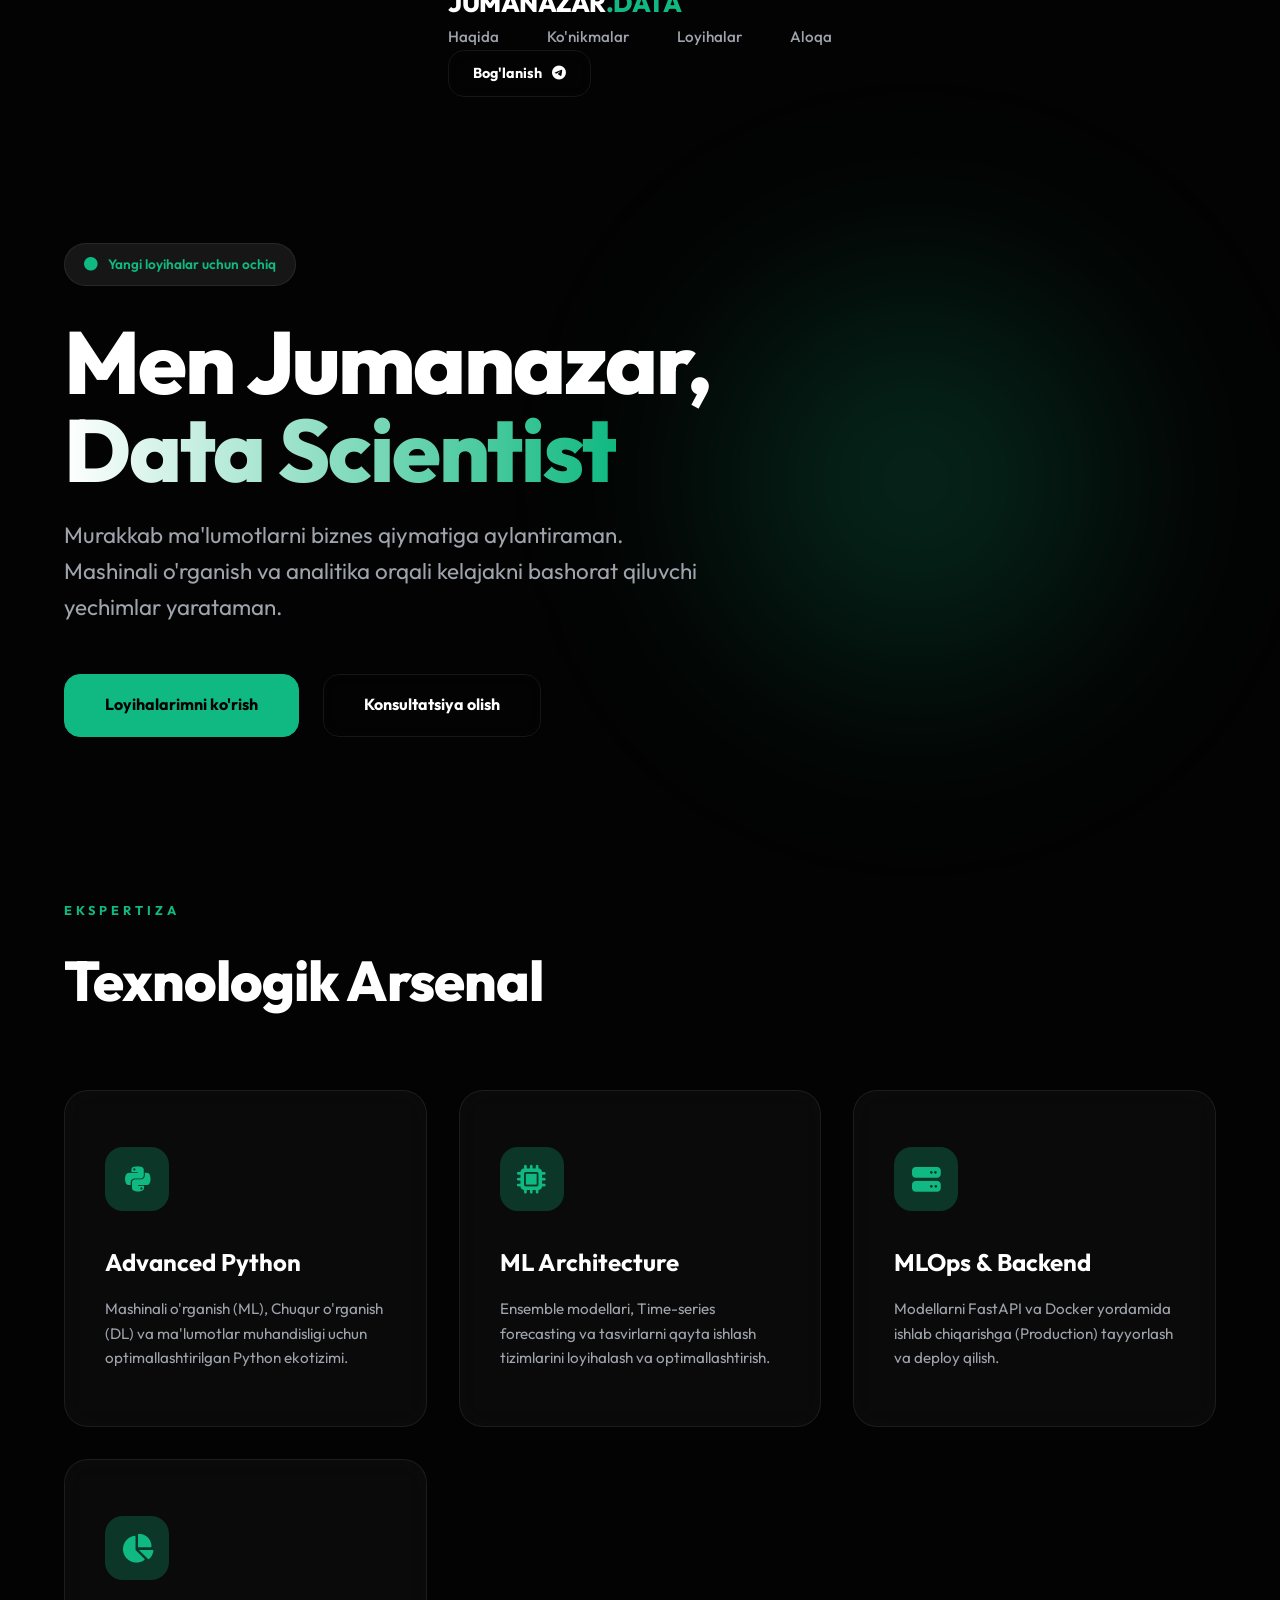
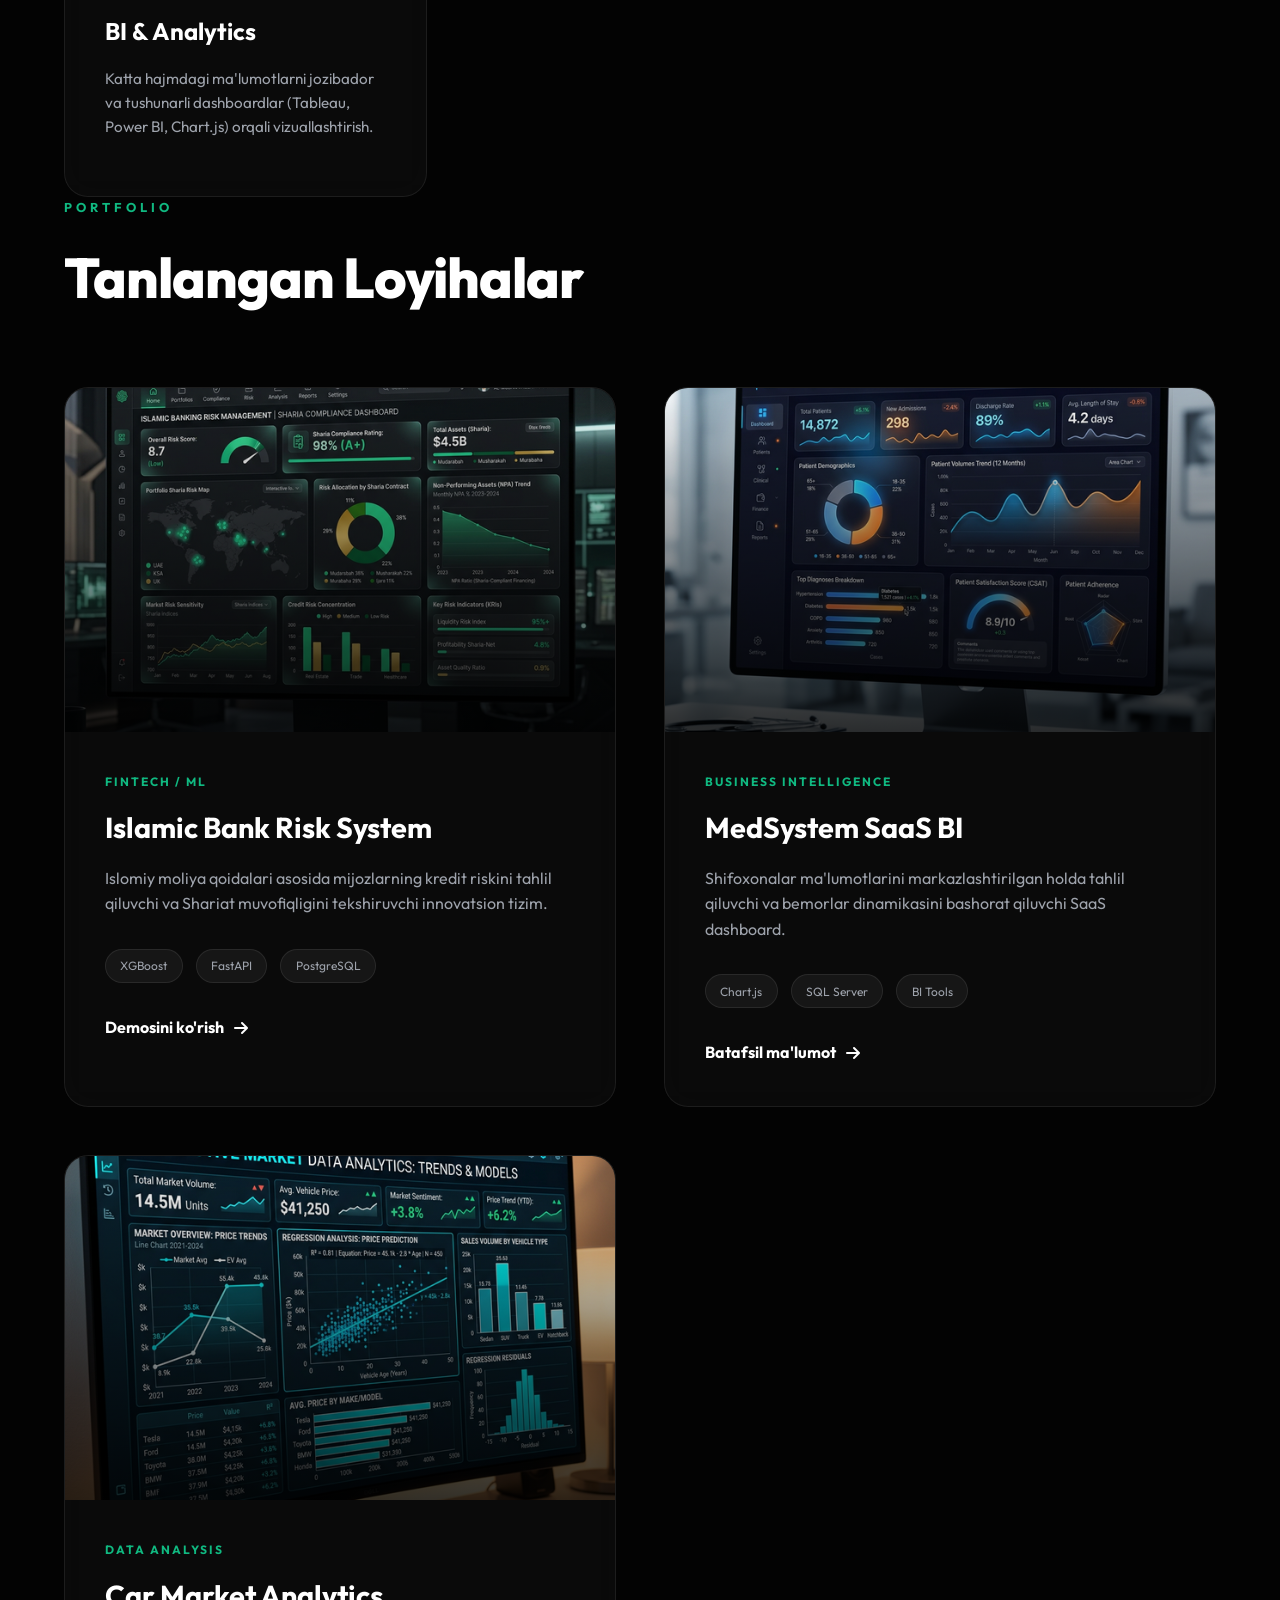
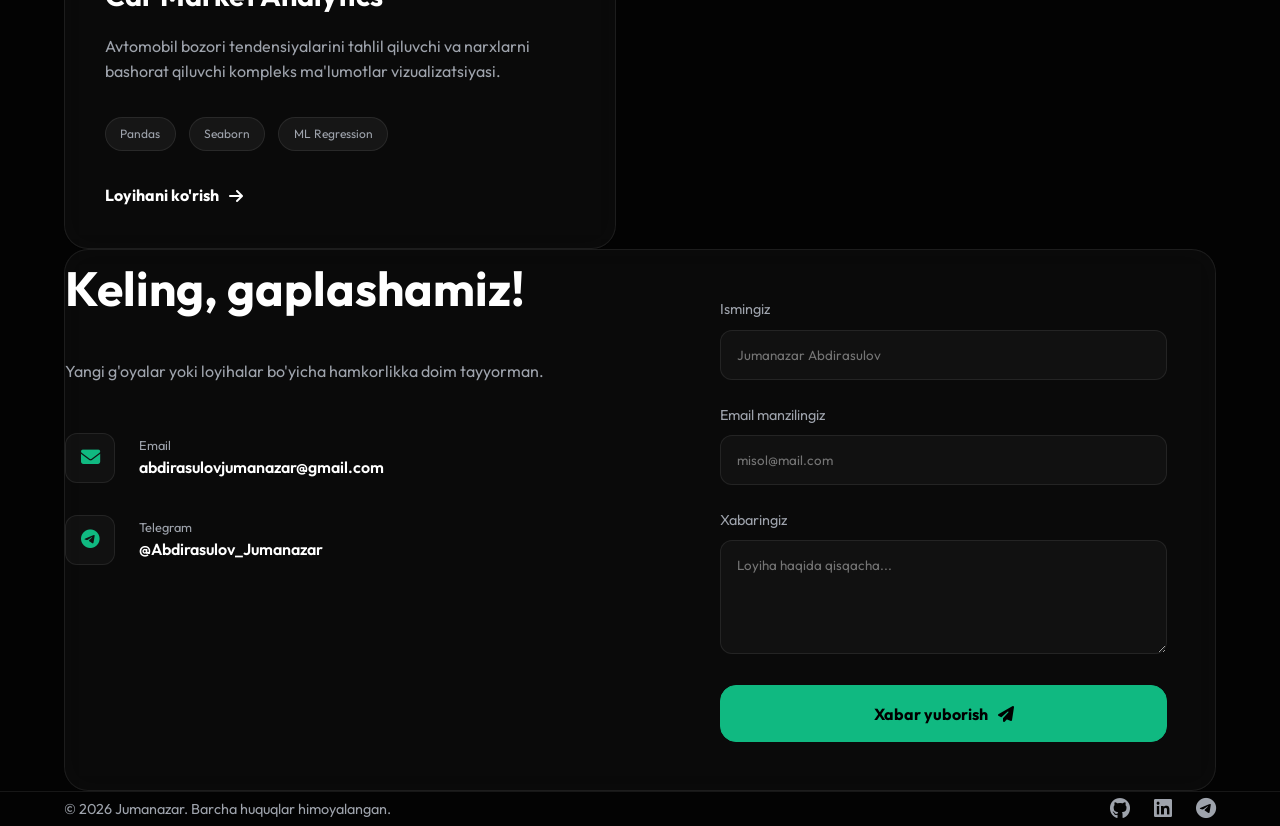
==== index.html @ 5e3905fc "Initial commit: Professional portfolio with projects" ====
<!DOCTYPE html>
<html lang="uz">
<head>
    <meta charset="UTF-8">
    <meta name="viewport" content="width=device-width, initial-scale=1.0">
    <title>Jumanazar Abdirasulov | Professional Portfolio</title>
    
    <!-- Meta Tags -->
    <meta name="description" content="Jumanazar Abdirasulov - Data Analyst & Scientist specializing in predictive modeling and business intelligence.">
    <meta name="author" content="Jumanazar Abdirasulov">

    <!-- CSS -->
    <link rel="stylesheet" href="css/style.css">
    
    <!-- Icons -->
    <link rel="stylesheet" href="https://cdnjs.cloudflare.com/ajax/libs/font-awesome/6.4.0/css/all.min.css">
</head>
<body>

    <!-- ─── NAVIGATION ─── -->
    <header id="header">
        <div class="container nav">
            <a href="#" class="logo">JUMANAZAR<span>.DATA</span></a>
            <ul class="nav-links">
                <li><a href="#about">Haqida</a></li>
                <li><a href="#skills">Ko'nikmalar</a></li>
                <li><a href="#projects">Loyihalar</a></li>
                <li><a href="#contact">Aloqa</a></li>
            </ul>
            <a href="https://t.me/Abdirasulov_Jumanazar" target="_blank" class="btn btn-secondary" style="padding: 0.7rem 1.5rem; font-size: 0.9rem;">
                Bog'lanish <i class="fab fa-telegram" style="margin-left: 10px;"></i>
            </a>
        </div>
    </header>

    <main>
        <!-- ─── HERO ─── -->
        <section class="section-hero container" id="home">
            <div class="hero-glow"></div>
            <div class="hero-content">
                <div class="hero-badge">
                    <i class="fas fa-circle"></i> Yangi loyihalar uchun ochiq
                </div>
                <h1>Men <span>Jumanazar</span>, <br><span class="gradient-text">Data Scientist</span></h1>
                <p class="hero-description">
                    Murakkab ma'lumotlarni biznes qiymatiga aylantiraman. Mashinali o'rganish va analitika orqali kelajakni bashorat qiluvchi yechimlar yarataman.
                </p>
                <div class="hero-actions">
                    <a href="#projects" class="btn btn-primary">Loyihalarimni ko'rish</a>
                    <a href="#contact" class="btn btn-secondary">Konsultatsiya olish</a>
                </div>
            </div>
        </section>

        <!-- ─── SKILLS ─── -->
        <section id="skills" class="container">
            <span class="section-tag">Ekspertiza</span>
            <h2 class="section-title">Texnologik Arsenal</h2>
            
            <div class="skills-grid">
                <div class="skill-card glass reveal">
                    <div class="skill-icon"><i class="fab fa-python"></i></div>
                    <h3>Advanced Python</h3>
                    <p>Mashinali o'rganish (ML), Chuqur o'rganish (DL) va ma'lumotlar muhandisligi uchun optimallashtirilgan Python ekotizimi.</p>
                </div>
                <div class="skill-card glass reveal">
                    <div class="skill-icon"><i class="fas fa-microchip"></i></div>
                    <h3>ML Architecture</h3>
                    <p>Ensemble modellari, Time-series forecasting va tasvirlarni qayta ishlash tizimlarini loyihalash va optimallashtirish.</p>
                </div>
                <div class="skill-card glass reveal">
                    <div class="skill-icon"><i class="fas fa-server"></i></div>
                    <h3>MLOps & Backend</h3>
                    <p>Modellarni FastAPI va Docker yordamida ishlab chiqarishga (Production) tayyorlash va deploy qilish.</p>
                </div>
                <div class="skill-card glass reveal">
                    <div class="skill-icon"><i class="fas fa-chart-pie"></i></div>
                    <h3>BI & Analytics</h3>
                    <p>Katta hajmdagi ma'lumotlarni jozibador va tushunarli dashboardlar (Tableau, Power BI, Chart.js) orqali vizuallashtirish.</p>
                </div>
            </div>
        </section>

        <!-- ─── PROJECTS ─── -->
        <section id="projects" class="container">
            <span class="section-tag">Portfolio</span>
            <h2 class="section-title">Tanlangan Loyihalar</h2>
            
            <div class="projects-grid">
                <!-- Project 1 -->
                <article class="project-card glass reveal">
                    <div class="project-preview">
                        <img src="assets/project-bank.png" alt="Islamic Bank Risk Analysis">
                        <div style="position: absolute; top:0; left:0; width:100%; height:100%; background: linear-gradient(to bottom, transparent, rgba(0,0,0,0.8));"></div>
                    </div>
                    <div class="project-content">
                        <span class="project-category">FinTech / ML</span>
                        <h3>Islamic Bank Risk System</h3>
                        <p class="project-desc">Islomiy moliya qoidalari asosida mijozlarning kredit riskini tahlil qiluvchi va Shariat muvofiqligini tekshiruvchi innovatsion tizim.</p>
                        <div class="project-tags">
                            <span class="tag">XGBoost</span>
                            <span class="tag">FastAPI</span>
                            <span class="tag">PostgreSQL</span>
                        </div>
                        <a href="projects/islamic-bank-risk-analysis/frontend/index.html" target="_blank" class="project-link">
                            Demosini ko'rish <i class="fas fa-arrow-right"></i>
                        </a>
                    </div>
                </article>

                <!-- Project 2 -->
                <article class="project-card glass reveal">
                    <div class="project-preview">
                        <img src="assets/project-hospital.png" alt="Hospital BI System">
                        <div style="position: absolute; top:0; left:0; width:100%; height:100%; background: linear-gradient(to bottom, transparent, rgba(0,0,0,0.8));"></div>
                    </div>
                    <div class="project-content">
                        <span class="project-category">Business Intelligence</span>
                        <h3>MedSystem SaaS BI</h3>
                        <p class="project-desc">Shifoxonalar ma'lumotlarini markazlashtirilgan holda tahlil qiluvchi va bemorlar dinamikasini bashorat qiluvchi SaaS dashboard.</p>
                        <div class="project-tags">
                            <span class="tag">Chart.js</span>
                            <span class="tag">SQL Server</span>
                            <span class="tag">BI Tools</span>
                        </div>
                        <a href="#" class="project-link">
                            Batafsil ma'lumot <i class="fas fa-arrow-right"></i>
                        </a>
                    </div>
                </article>

                <!-- Project 3 -->
                <article class="project-card glass reveal">
                    <div class="project-preview">
                        <img src="assets/project-car.png" alt="Car Data Analysis">
                        <div style="position: absolute; top:0; left:0; width:100%; height:100%; background: linear-gradient(to bottom, transparent, rgba(0,0,0,0.8));"></div>
                    </div>
                    <div class="project-content">
                        <span class="project-category">Data Analysis</span>
                        <h3>Car Market Analytics</h3>
                        <p class="project-desc">Avtomobil bozori tendensiyalarini tahlil qiluvchi va narxlarni bashorat qiluvchi kompleks ma'lumotlar vizualizatsiyasi.</p>
                        <div class="project-tags">
                            <span class="tag">Pandas</span>
                            <span class="tag">Seaborn</span>
                            <span class="tag">ML Regression</span>
                        </div>
                        <a href="#" class="project-link">
                            Loyihani ko'rish <i class="fas fa-arrow-right"></i>
                        </a>
                    </div>
                </article>
            </div>
        </section>

        <!-- ─── CONTACT ─── -->
        <section id="contact" class="container">
            <div class="contact-container glass reveal">
                <div class="contact-info">
                    <h2>Keling, gaplashamiz!</h2>
                    <p style="color: var(--text-secondary); margin-bottom: 3rem;">Yangi g'oyalar yoki loyihalar bo'yicha hamkorlikka doim tayyorman.</p>
                    
                    <ul class="contact-details">
                        <li class="contact-item">
                            <div class="contact-icon"><i class="fas fa-envelope"></i></div>
                            <div>
                                <p style="font-size: 0.8rem; color: var(--text-secondary);">Email</p>
                                <span>abdirasulovjumanazar@gmail.com</span>
                            </div>
                        </li>
                        <li class="contact-item">
                            <div class="contact-icon"><i class="fab fa-telegram-plane"></i></div>
                            <div>
                                <p style="font-size: 0.8rem; color: var(--text-secondary);">Telegram</p>
                                <span>@Abdirasulov_Jumanazar</span>
                            </div>
                        </li>
                    </ul>
                </div>
                
                <form class="contact-form" onsubmit="event.preventDefault(); alert('Xabaringiz qabul qilindi! Rahmat.');">
                    <div class="form-group">
                        <label>Ismingiz</label>
                        <input type="text" class="form-control" placeholder="Jumanazar Abdirasulov" required>
                    </div>
                    <div class="form-group">
                        <label>Email manzilingiz</label>
                        <input type="email" class="form-control" placeholder="misol@mail.com" required>
                    </div>
                    <div class="form-group">
                        <label>Xabaringiz</label>
                        <textarea class="form-control" rows="5" placeholder="Loyiha haqida qisqacha..." required></textarea>
                    </div>
                    <button type="submit" class="btn btn-primary" style="width: 100%;">Xabar yuborish <i class="fas fa-paper-plane" style="margin-left: 10px;"></i></button>
                </form>
            </div>
        </section>
    </main>

    <footer class="container">
        <div class="footer-content">
            <p style="font-size: 0.9rem; color: var(--text-secondary);">&copy; 2026 Jumanazar. Barcha huquqlar himoyalangan.</p>
            <div class="social-links">
                <a href="https://github.com/abdirasulovjumanazar" target="_blank"><i class="fab fa-github"></i></a>
                <a href="https://linkedin.com/in/jumanazar" target="_blank"><i class="fab fa-linkedin"></i></a>
                <a href="https://t.me/Abdirasulov_Jumanazar" target="_blank"><i class="fab fa-telegram"></i></a>
            </div>
        </div>
    </footer>

    <!-- JavaScript -->
    <script src="js/main.js"></script>
</body>
</html>
---- css/style.css ----
@import url('https://fonts.googleapis.com/css2?family=Outfit:wght@300;400;600;700&display=swap');

:root {
    --bg-color: #030303;
    --card-bg: rgba(255, 255, 255, 0.03);
    --glass-border: rgba(255, 255, 255, 0.08);
    --text-primary: #ffffff;
    --text-secondary: #9ea3ac;
    --accent: #10b981; /* Emerald Green */
    --accent-glow: rgba(16, 185, 129, 0.25);
    --accent-dark: #065f46;
    --white: #ffffff;
    --transition-smooth: all 0.5s cubic-bezier(0.16, 1, 0.3, 1);
    --nav-height: 80px;
}

* {
    margin: 0;
    padding: 0;
    box-sizing: border-box;
    font-family: 'Outfit', sans-serif;
    scroll-behavior: smooth;
}

body {
    background-color: var(--bg-color);
    color: var(--text-primary);
    line-height: 1.6;
    overflow-x: hidden;
}

.container {
    max-width: 1300px;
    margin: 0 auto;
    padding: 0 5%;
}

/* ─── SCROLLBAR ─── */
::-webkit-scrollbar {
    width: 8px;
}
::-webkit-scrollbar-track {
    background: var(--bg-color);
}
::-webkit-scrollbar-thumb {
    background: var(--glass-border);
    border-radius: 20px;
}
::-webkit-scrollbar-thumb:hover {
    background: var(--accent);
}

/* ─── GLASS UTILITY ─── */
.glass {
    background: var(--card-bg);
    backdrop-filter: blur(16px);
    -webkit-backdrop-filter: blur(16px);
    border: 1px solid var(--glass-border);
    border-radius: 24px;
    transition: var(--transition-smooth);
}

.glass:hover {
    border-color: var(--accent);
    background: rgba(255, 255, 255, 0.05);
}

/* ─── HEADER & NAV ─── */
header {
    position: fixed;
    top: 0;
    left: 0;
    width: 100%;
    height: var(--nav-height);
    z-index: 1000;
    display: flex;
    align-items: center;
    transition: var(--transition-smooth);
}

header.scrolled {
    background: rgba(3, 3, 3, 0.85);
    backdrop-filter: blur(20px);
    -webkit-backdrop-filter: blur(20px);
    border-bottom: 1px solid var(--glass-border);
    height: 70px;
}

nav {
    width: 100%;
    display: flex;
    justify-content: space-between;
    align-items: center;
}

.logo {
    font-size: 1.6rem;
    font-weight: 800;
    letter-spacing: -0.5px;
    text-decoration: none;
    color: var(--text-primary);
}

.logo span {
    color: var(--accent);
}

.nav-links {
    display: flex;
    gap: 3rem;
    list-style: none;
}

.nav-links a {
    text-decoration: none;
    color: var(--text-secondary);
    font-weight: 500;
    font-size: 0.95rem;
    transition: var(--transition-smooth);
    position: relative;
}

.nav-links a:hover {
    color: var(--text-primary);
}

.nav-links a::after {
    content: '';
    position: absolute;
    bottom: -5px;
    left: 0;
    width: 0;
    height: 2px;
    background: var(--accent);
    transition: var(--transition-smooth);
}

.nav-links a:hover::after {
    width: 100%;
}

/* ─── HERO SECTION ─── */
.section-hero {
    min-height: 100vh;
    display: flex;
    flex-direction: column;
    justify-content: center;
    position: relative;
    padding-top: var(--nav-height);
}

/* Background Glow */
.hero-glow {
    position: absolute;
    top: 20%;
    right: 5%;
    width: 600px;
    height: 600px;
    background: radial-gradient(circle, var(--accent-glow) 0%, transparent 70%);
    z-index: -1;
    filter: blur(80px);
}

.hero-content {
    max-width: 850px;
}

.hero-badge {
    display: inline-flex;
    align-items: center;
    gap: 10px;
    padding: 0.6rem 1.2rem;
    background: var(--glass-border);
    border: 1px solid var(--glass-border);
    border-radius: 100px;
    font-size: 0.85rem;
    font-weight: 600;
    color: var(--accent);
    margin-bottom: 2rem;
}

.hero-badge i {
    animation: pulse 2s infinite;
}

@keyframes pulse {
    0% { opacity: 0.4; }
    50% { opacity: 1; }
    100% { opacity: 0.4; }
}

h1 {
    font-size: clamp(3rem, 8vw, 5.5rem);
    line-height: 1;
    font-weight: 800;
    letter-spacing: -2px;
    margin-bottom: 1.5rem;
}

h1 .gradient-text {
    background: linear-gradient(to right, var(--white), var(--accent));
    -webkit-background-clip: text;
    background-clip: text;
    -webkit-text-fill-color: transparent;
}

.hero-description {
    font-size: clamp(1.1rem, 2vw, 1.4rem);
    color: var(--text-secondary);
    max-width: 650px;
    margin-bottom: 3rem;
}

.hero-actions {
    display: flex;
    gap: 1.5rem;
    align-items: center;
}

.btn {
    display: inline-flex;
    align-items: center;
    justify-content: center;
    padding: 1.1rem 2.5rem;
    font-weight: 700;
    border-radius: 16px;
    text-decoration: none;
    transition: var(--transition-smooth);
    cursor: pointer;
    font-size: 1rem;
}

.btn-primary {
    background: var(--accent);
    color: #000;
    border: 1px solid var(--accent);
}

.btn-primary:hover {
    transform: translateY(-5px);
    box-shadow: 0 20px 40px var(--accent-glow);
    background: #0ea171;
}

.btn-secondary {
    background: transparent;
    border: 1px solid var(--glass-border);
    color: var(--text-primary);
    backdrop-filter: blur(10px);
}

.btn-secondary:hover {
    background: var(--card-bg);
    border-color: var(--text-primary);
}

/* ─── SECTION COMMON ─── */
section {
    padding: 150px 0;
    position: relative;
}

.section-tag {
    color: var(--accent);
    text-transform: uppercase;
    letter-spacing: 4px;
    font-size: 0.8rem;
    font-weight: 700;
    margin-bottom: 1rem;
    display: block;
}

.section-title {
    font-size: clamp(2rem, 5vw, 3.5rem);
    font-weight: 800;
    margin-bottom: 4rem;
    letter-spacing: -1px;
}

/* ─── SKILLS ─── */
.skills-grid {
    display: grid;
    grid-template-columns: repeat(auto-fit, minmax(280px, 1fr));
    gap: 2rem;
}

.skill-card {
    padding: 3.5rem 2.5rem;
    text-align: left;
}

.skill-icon {
    width: 64px;
    height: 64px;
    background: var(--accent-glow);
    border-radius: 18px;
    display: flex;
    align-items: center;
    justify-content: center;
    font-size: 1.8rem;
    color: var(--accent);
    margin-bottom: 2rem;
}

.skill-card h3 {
    font-size: 1.5rem;
    margin-bottom: 1rem;
}

.skill-card p {
    color: var(--text-secondary);
    font-size: 0.95rem;
}

/* ─── PROJECTS ─── */
.projects-grid {
    display: grid;
    grid-template-columns: repeat(auto-fit, minmax(400px, 1fr));
    gap: 3rem;
}

.project-card {
    position: relative;
    overflow: hidden;
}

.project-preview {
    width: 100%;
    aspect-ratio: 16/10;
    background: #111;
    border-radius: 20px 20px 0 0;
    overflow: hidden;
    position: relative;
}

.project-preview img {
    width: 100%;
    height: 100%;
    object-fit: cover;
    transition: transform 0.7s ease;
}

.project-card:hover .project-preview img {
    transform: scale(1.08);
}

.project-content {
    padding: 2.5rem;
}

.project-category {
    font-size: 0.75rem;
    color: var(--accent);
    text-transform: uppercase;
    font-weight: 700;
    letter-spacing: 2px;
    margin-bottom: 0.8rem;
    display: block;
}

.project-content h3 {
    font-size: 1.8rem;
    margin-bottom: 1rem;
}

.project-desc {
    color: var(--text-secondary);
    margin-bottom: 2rem;
    font-size: 1rem;
}

.project-tags {
    display: flex;
    gap: 0.8rem;
    flex-wrap: wrap;
    margin-bottom: 2rem;
}

.tag {
    padding: 0.4rem 0.9rem;
    background: rgba(255, 255, 255, 0.05);
    border-radius: 100px;
    font-size: 0.75rem;
    color: var(--text-secondary);
    border: 1px solid var(--glass-border);
}

.project-link {
    display: flex;
    align-items: center;
    gap: 10px;
    color: var(--text-primary);
    text-decoration: none;
    font-weight: 700;
    transition: var(--transition-smooth);
}

.project-link:hover {
    color: var(--accent);
}

.project-link i {
    transition: transform 0.3s ease;
}

.project-link:hover i {
    transform: translateX(5px);
}

/* ─── CONTACT ─── */
.contact-container {
    display: grid;
    grid-template-columns: 1fr 1fr;
    gap: 4rem;
}

.contact-info h2 {
    font-size: 3rem;
    margin-bottom: 2rem;
}

.contact-details {
    list-style: none;
}

.contact-item {
    display: flex;
    align-items: center;
    gap: 1.5rem;
    margin-bottom: 2rem;
}

.contact-icon {
    width: 50px;
    height: 50px;
    background: var(--card-bg);
    border: 1px solid var(--glass-border);
    border-radius: 12px;
    display: flex;
    align-items: center;
    justify-content: center;
    color: var(--accent);
    font-size: 1.2rem;
}

.contact-item span {
    color: var(--text-primary);
    font-weight: 600;
}

.contact-form {
    padding: 3rem;
}

.form-group {
    margin-bottom: 1.5rem;
}

.form-group label {
    display: block;
    margin-bottom: 0.5rem;
    font-size: 0.9rem;
    color: var(--text-secondary);
}

.form-control {
    width: 100%;
    padding: 1rem;
    background: rgba(255, 255, 255, 0.03);
    border: 1px solid var(--glass-border);
    border-radius: 12px;
    color: var(--text-primary);
    outline: none;
    transition: var(--transition-smooth);
}

.form-control:focus {
    border-color: var(--accent);
    background: rgba(255, 255, 255, 0.06);
}

/* ─── FOOTER ─── */
footer {
    padding: 4rem 0;
    border-top: 1px solid var(--glass-border);
}

.footer-content {
    display: flex;
    justify-content: space-between;
    align-items: center;
}

.social-links {
    display: flex;
    gap: 1.5rem;
}

.social-links a {
    color: var(--text-secondary);
    font-size: 1.3rem;
    transition: var(--transition-smooth);
}

.social-links a:hover {
    color: var(--accent);
    transform: translateY(-3px);
}

/* ─── ANIMATIONS ─── */
.reveal {
    opacity: 0;
    transform: translateY(40px);
    transition: all 1s cubic-bezier(0.16, 1, 0.3, 1);
}

.reveal.active {
    opacity: 1;
    transform: translateY(0);
}

/* ─── RESPONSIVE ─── */
@media (max-width: 1024px) {
    .contact-container {
        grid-template-columns: 1fr;
    }
}

@media (max-width: 768px) {
    .nav-links {
        display: none;
    }
    
    .hero-actions {
        flex-direction: column;
        align-items: flex-start;
    }
    
    .btn {
        width: 100%;
    }
}
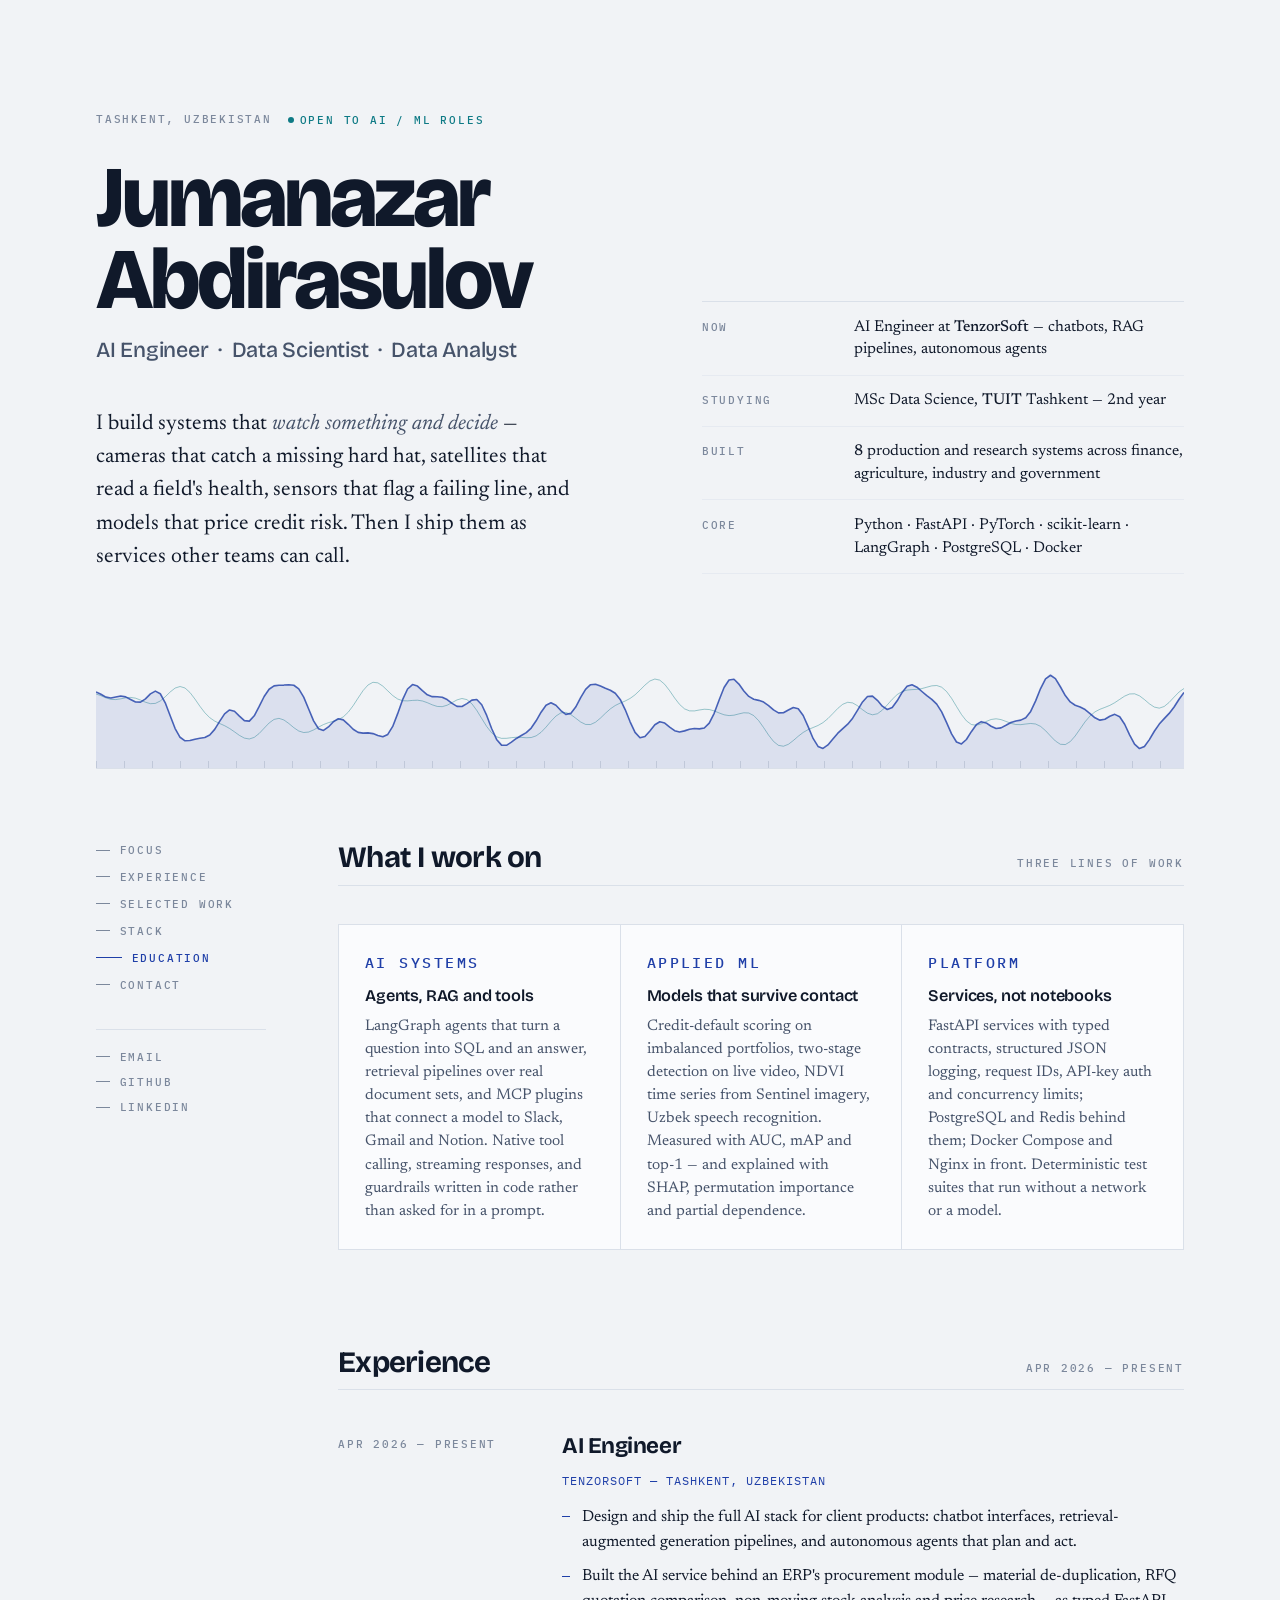
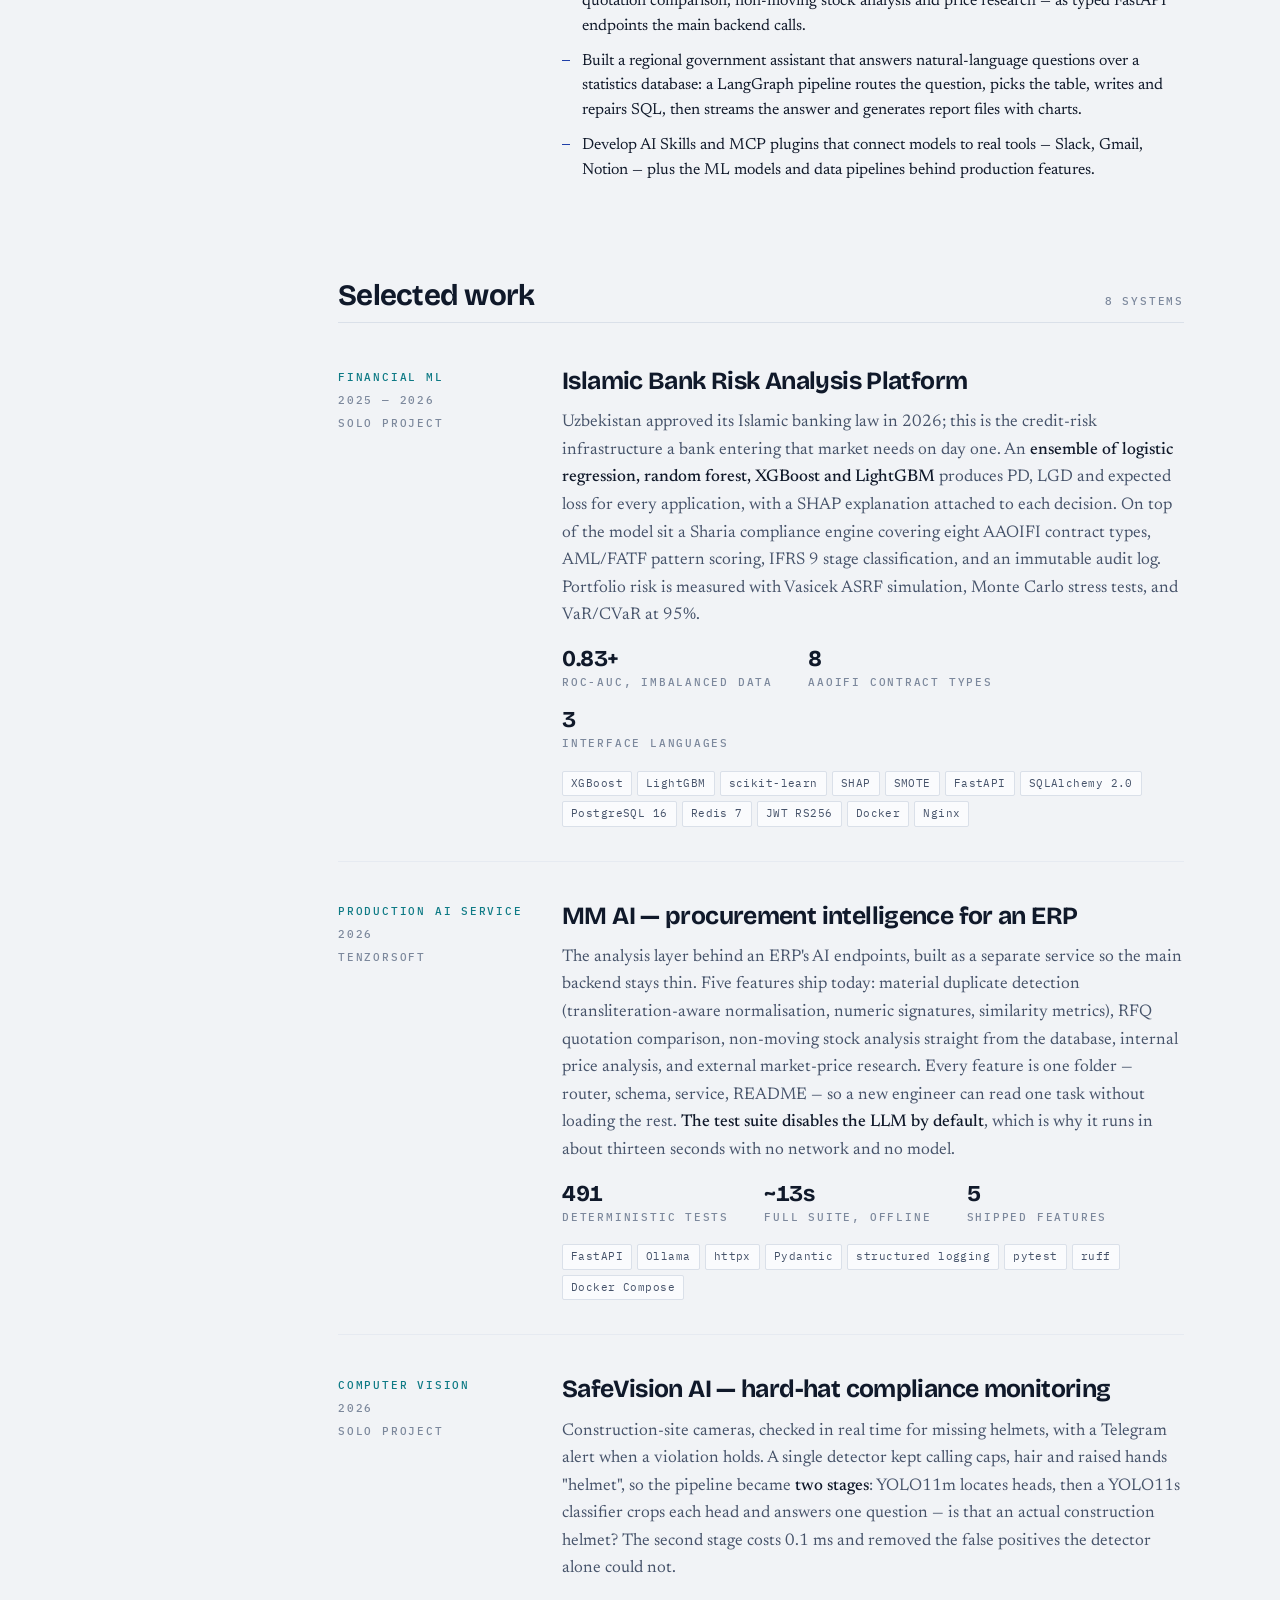
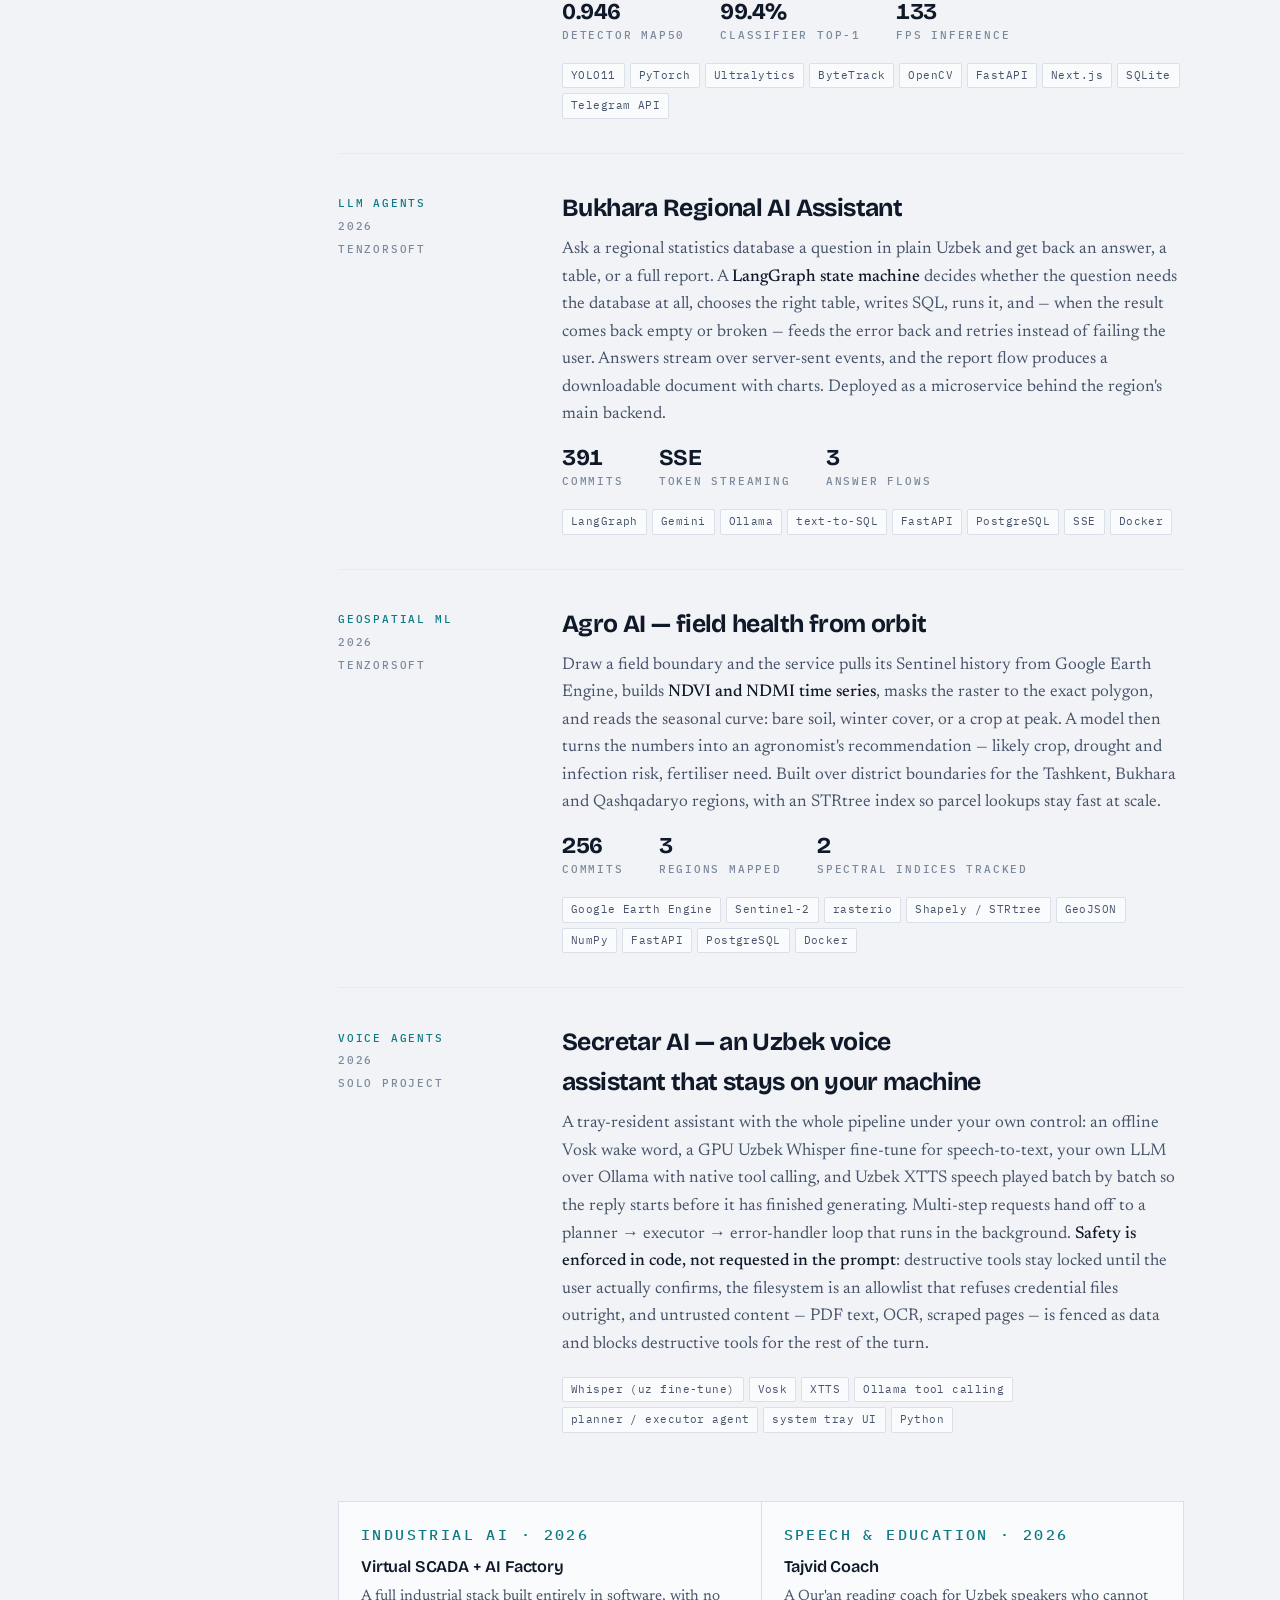
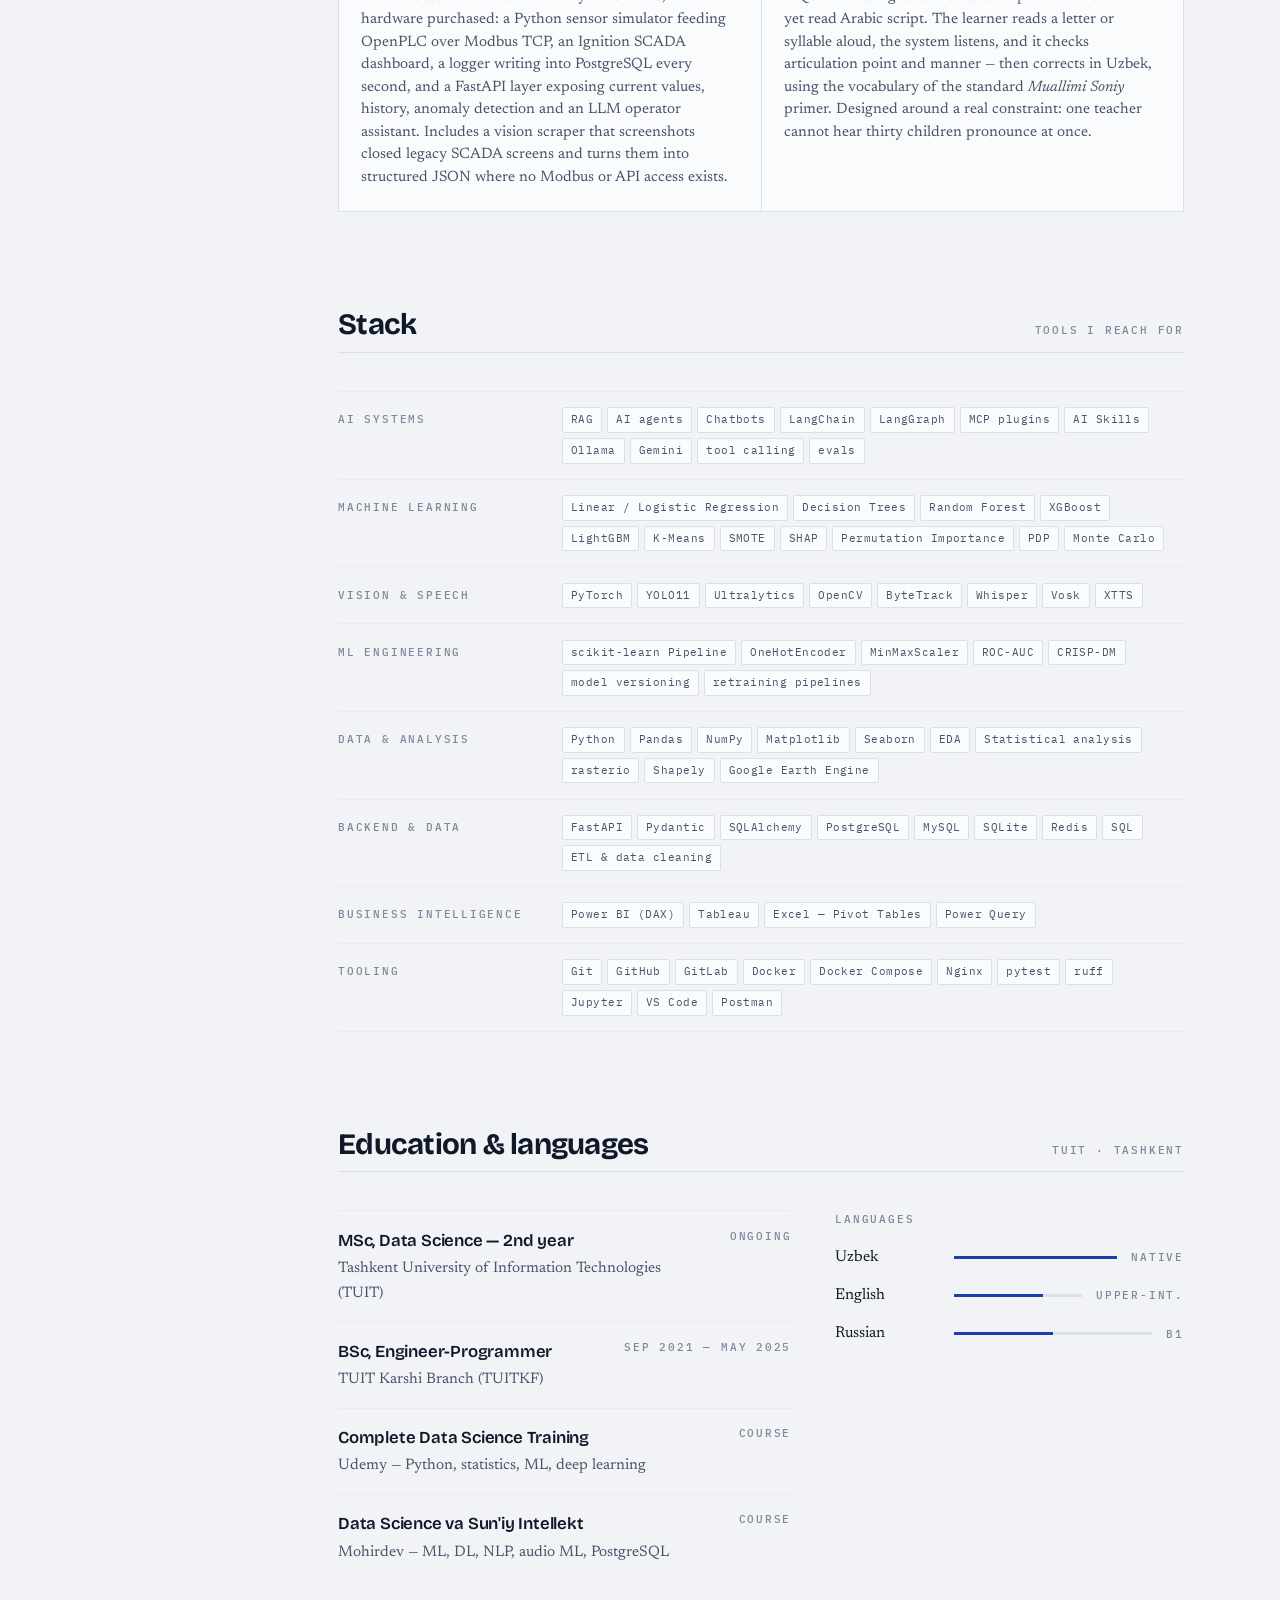
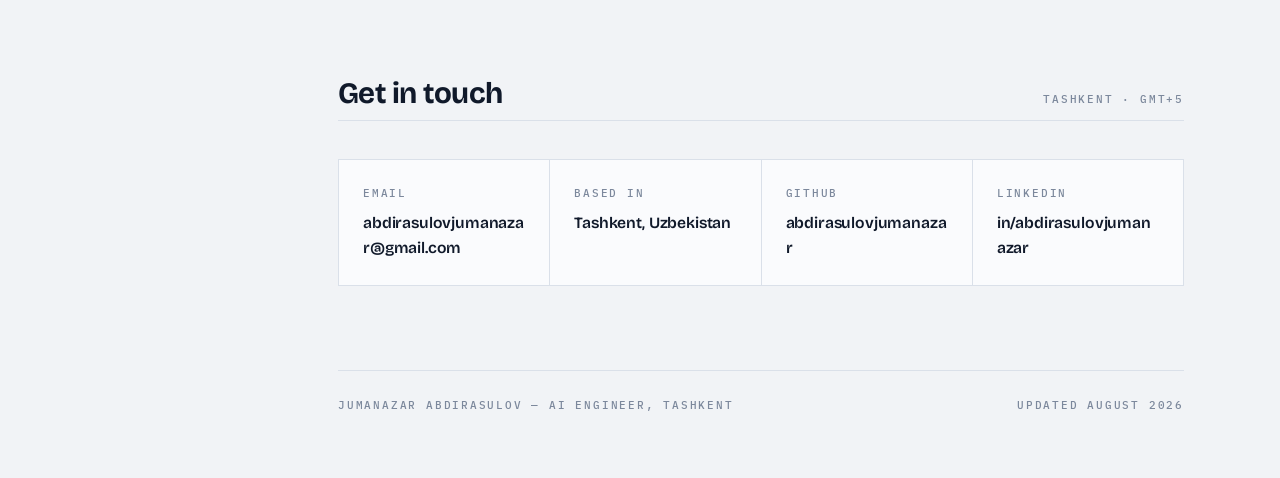
==== commit 0c67a09f: "Replace portfolio home with resume page Rebuild index.html as a single-page resume: experience at Te" ====
--- a/index.html
+++ b/index.html
@@ -1,213 +1,904 @@
-<!DOCTYPE html>
-<html lang="uz">
+<!doctype html>
+<html lang="en">
 <head>
-    <meta charset="UTF-8">
-    <meta name="viewport" content="width=device-width, initial-scale=1.0">
-    <title>Jumanazar Abdirasulov | Professional Portfolio</title>
-    
-    <!-- Meta Tags -->
-    <meta name="description" content="Jumanazar Abdirasulov - Data Analyst & Scientist specializing in predictive modeling and business intelligence.">
-    <meta name="author" content="Jumanazar Abdirasulov">
-
-    <!-- CSS -->
-    <link rel="stylesheet" href="css/style.css">
-    
-    <!-- Icons -->
-    <link rel="stylesheet" href="https://cdnjs.cloudflare.com/ajax/libs/font-awesome/6.4.0/css/all.min.css">
+<meta charset="utf-8">
+<meta name="viewport" content="width=device-width, initial-scale=1">
+<meta name="description" content="Jumanazar Abdirasulov - AI Engineer at TenzorSoft, Tashkent. RAG pipelines, autonomous agents, computer vision, geospatial ML and financial risk models.">
+<meta name="author" content="Jumanazar Abdirasulov">
+<link rel="canonical" href="https://abdirasulovjumanazar.github.io/myportfolio/">
+<meta property="og:type" content="profile">
+<meta property="og:title" content="Jumanazar Abdirasulov - AI Engineer">
+<meta property="og:description" content="Jumanazar Abdirasulov - AI Engineer at TenzorSoft, Tashkent. RAG pipelines, autonomous agents, computer vision, geospatial ML and financial risk models.">
+<meta property="og:url" content="https://abdirasulovjumanazar.github.io/myportfolio/">
+<meta name="twitter:card" content="summary">
+<link rel="icon" href="[data-uri]">
+<style>html{color-scheme:light dark}body{margin:0}img{max-width:100%}[hidden]{display:none!important}</style>
+<title>Jumanazar Abdirasulov</title>
+<link rel="preconnect" href="https://fonts.googleapis.com">
+<link rel="preconnect" href="https://fonts.gstatic.com" crossorigin>
+<link rel="stylesheet" href="https://fonts.googleapis.com/css2?family=Bricolage+Grotesque:opsz,wght@12..96,500;12..96,600;12..96,700;12..96,800&family=IBM+Plex+Mono:wght@400;500;600&family=Newsreader:ital,opsz,wght@0,6..72,300;0,6..72,400;0,6..72,500;1,6..72,400&display=swap">
+<style>
+  :root{
+    --ground:#F1F3F6;
+    --surface:#FAFBFD;
+    --ink:#10192A;
+    --ink-2:#46536A;
+    --ink-3:#7C889C;
+    --line:#DAE0E9;
+    --line-soft:#E6EAF1;
+    --accent:#1F3FA8;
+    --accent-2:#0E7A85;
+    --accent-wash:rgba(31,63,168,.07);
+
+    --display:"Bricolage Grotesque","Helvetica Neue",Arial,sans-serif;
+    --body:"Newsreader",Georgia,"Times New Roman",serif;
+    --mono:"IBM Plex Mono",ui-monospace,SFMono-Regular,Menlo,Consolas,monospace;
+  }
+  @media (prefers-color-scheme: dark){
+    :root:not([data-theme="light"]){
+      --ground:#0A0F18;
+      --surface:#101827;
+      --ink:#E8EDF5;
+      --ink-2:#A6B2C6;
+      --ink-3:#6F7D93;
+      --line:#1F2A3A;
+      --line-soft:#182232;
+      --accent:#87A3FF;
+      --accent-2:#45C9D2;
+      --accent-wash:rgba(135,163,255,.09);
+    }
+  }
+  :root[data-theme="dark"]{
+    --ground:#0A0F18;
+    --surface:#101827;
+    --ink:#E8EDF5;
+    --ink-2:#A6B2C6;
+    --ink-3:#6F7D93;
+    --line:#1F2A3A;
+    --line-soft:#182232;
+    --accent:#87A3FF;
+    --accent-2:#45C9D2;
+    --accent-wash:rgba(135,163,255,.09);
+  }
+
+  *{box-sizing:border-box}
+  body{
+    background:var(--ground);
+    color:var(--ink);
+    font-family:var(--body);
+    font-size:17px;
+    line-height:1.62;
+    -webkit-font-smoothing:antialiased;
+  }
+  a{color:inherit}
+  ::selection{background:var(--accent);color:var(--ground)}
+  :focus-visible{outline:2px solid var(--accent);outline-offset:3px;border-radius:2px}
+
+  .wrap{max-width:1200px;margin:0 auto;padding:0 clamp(20px,5vw,56px)}
+
+  /* ---------- type utilities ---------- */
+  .mono{
+    font-family:var(--mono);
+    font-size:.7rem;
+    letter-spacing:.16em;
+    text-transform:uppercase;
+    font-weight:500;
+  }
+
+  /* ---------- hero ---------- */
+  .hero{padding:clamp(56px,10vw,110px) 0 0}
+  .hero .eyebrow{color:var(--ink-3);display:flex;flex-wrap:wrap;gap:.35em 1.4em;align-items:baseline;margin:0}
+  .hero .eyebrow .live{color:var(--accent-2);display:inline-flex;align-items:center;gap:.55em}
+  .dot{width:6px;height:6px;background:var(--accent-2);border-radius:50%;display:inline-block}
+  h1{
+    font-family:var(--display);
+    font-weight:800;
+    font-size:clamp(2.7rem,8.2vw,5.4rem);
+    line-height:.95;
+    letter-spacing:-.035em;
+    margin:.32em 0 0;
+    text-wrap:balance;
+  }
+  .roleline{
+    font-family:var(--display);
+    font-weight:500;
+    font-size:clamp(1rem,2.4vw,1.35rem);
+    letter-spacing:-.01em;
+    color:var(--ink-2);
+    margin:.75rem 0 0;
+  }
+  .lede{
+    font-size:clamp(1.12rem,2.1vw,1.34rem);
+    line-height:1.55;
+    max-width:41ch;
+    margin:clamp(26px,4vw,40px) 0 0;
+    font-weight:400;
+  }
+  .lede em{font-style:italic;color:var(--ink-2)}
+
+  .heroGrid{display:grid;gap:clamp(28px,4vw,52px)}
+  @media (min-width:900px){
+    .heroGrid{grid-template-columns:minmax(0,1.15fr) minmax(0,1fr);align-items:end}
+  }
+
+  .facts{display:grid;gap:0;border-top:1px solid var(--line);margin:0}
+  .fact{display:grid;grid-template-columns:8.5rem minmax(0,1fr);gap:1rem;padding:.85rem 0;border-bottom:1px solid var(--line-soft);align-items:baseline}
+  .fact dt{color:var(--ink-3)}
+  .fact dd{margin:0;font-size:.98rem;line-height:1.45}
+  .fact dd b{font-weight:500;font-variant-numeric:tabular-nums}
+
+  /* decorative signal band */
+  .band{margin:clamp(44px,7vw,84px) 0 0}
+  #trace{display:block;width:100%;height:110px}
+  .ruler{height:1px;background:var(--line)}
+
+  /* ---------- shell / rail ---------- */
+  .shell{display:grid;gap:clamp(40px,6vw,72px);padding:clamp(40px,6vw,72px) 0 0}
+  @media (min-width:1080px){
+    .shell{grid-template-columns:170px minmax(0,1fr)}
+  }
+  .rail{display:none}
+  @media (min-width:1080px){
+    .rail{display:block;position:sticky;top:40px;align-self:start}
+    .rail ol{list-style:none;margin:0;padding:0;display:flex;flex-direction:column;gap:.55rem}
+    .rail a{
+      text-decoration:none;color:var(--ink-3);
+      display:flex;align-items:center;gap:.6rem;
+      transition:color .2s;
+    }
+    .rail a::before{
+      content:"";width:14px;height:1px;background:currentColor;flex:none;transition:width .2s;
+    }
+    .rail a:hover{color:var(--ink)}
+    .rail a[aria-current="true"]{color:var(--accent)}
+    .rail a[aria-current="true"]::before{width:26px}
+    .railfoot{margin-top:2.2rem;padding-top:1.1rem;border-top:1px solid var(--line);display:flex;flex-direction:column;gap:.45rem}
+    .railfoot a{text-decoration:none;color:var(--ink-3)}
+    .railfoot a:hover{color:var(--accent)}
+  }
+
+  /* ---------- sections ---------- */
+  section{scroll-margin-top:28px}
+  section + section{margin-top:clamp(56px,8vw,96px)}
+  .shead{display:flex;align-items:baseline;gap:1rem;border-bottom:1px solid var(--line);padding-bottom:.7rem;margin-bottom:clamp(24px,3.4vw,38px)}
+  .shead h2{
+    font-family:var(--display);font-weight:700;
+    font-size:clamp(1.35rem,3vw,1.85rem);
+    letter-spacing:-.025em;margin:0;line-height:1.1;
+  }
+  .shead .count{color:var(--ink-3);margin-left:auto;white-space:nowrap;font-variant-numeric:tabular-nums}
+
+  /* ---------- pillars ---------- */
+  .pillars{display:grid;gap:1px;background:var(--line);border:1px solid var(--line)}
+  @media (min-width:760px){.pillars{grid-template-columns:repeat(3,1fr)}}
+  .pillar{background:var(--surface);padding:clamp(18px,2.4vw,26px)}
+  .pillar h3{font-family:var(--display);font-weight:600;font-size:1.02rem;letter-spacing:-.01em;margin:.55rem 0 .4rem}
+  .pillar p{margin:0;font-size:.96rem;line-height:1.5;color:var(--ink-2)}
+  .pillar .idx{color:var(--accent);margin:0}
+
+  /* ---------- experience ---------- */
+  .job{display:grid;gap:.4rem 2rem}
+  @media (min-width:820px){.job{grid-template-columns:12rem minmax(0,1fr)}}
+  .job .when{color:var(--ink-3);padding-top:.4rem;font-variant-numeric:tabular-nums;margin:0}
+  .job h3{font-family:var(--display);font-weight:700;font-size:clamp(1.15rem,2.2vw,1.4rem);letter-spacing:-.02em;margin:0}
+  .job .org{color:var(--accent);font-family:var(--mono);font-size:.78rem;letter-spacing:.08em;margin:.35rem 0 .9rem;text-transform:uppercase}
+  ul.duties{margin:0;padding:0;list-style:none;display:flex;flex-direction:column;gap:.62rem;max-width:62ch}
+  ul.duties li{position:relative;padding-left:1.25rem;font-size:1rem;line-height:1.55}
+  ul.duties li::before{content:"";position:absolute;left:0;top:.72em;width:8px;height:1px;background:var(--accent)}
+
+  /* ---------- work entries ---------- */
+  .works{display:flex;flex-direction:column}
+  .work{
+    padding:clamp(24px,3.4vw,34px) 0;
+    border-top:1px solid var(--line-soft);
+    display:grid;gap:.5rem 2rem;
+  }
+  .work:first-child{border-top:0;padding-top:0}
+  @media (min-width:820px){.work{grid-template-columns:12rem minmax(0,1fr)}}
+  .work .meta{display:flex;flex-direction:column;gap:.3rem;color:var(--ink-3);padding-top:.4rem}
+  .work .meta .domain{color:var(--accent-2)}
+  .work h3{
+    font-family:var(--display);font-weight:700;
+    font-size:clamp(1.2rem,2.4vw,1.55rem);letter-spacing:-.025em;margin:0 0 .5rem;
+    text-wrap:balance;
+  }
+  .work p{margin:0;max-width:62ch;color:var(--ink-2)}
+  .work p strong{color:var(--ink);font-weight:500}
+
+  .metrics{display:flex;flex-wrap:wrap;gap:1.1rem 2.2rem;margin-top:1.15rem}
+  .metric{display:flex;flex-direction:column;gap:.15rem}
+  .metric b{
+    font-family:var(--display);font-weight:700;font-size:1.42rem;line-height:1;
+    letter-spacing:-.02em;font-variant-numeric:tabular-nums;color:var(--ink);
+  }
+  .metric span{color:var(--ink-3)}
+
+  .chips{display:flex;flex-wrap:wrap;gap:5px;margin-top:1.15rem}
+  .chip{
+    font-family:var(--mono);font-size:.68rem;letter-spacing:.04em;
+    border:1px solid var(--line);color:var(--ink-2);
+    padding:3px 8px;border-radius:2px;background:var(--surface);
+    white-space:nowrap;
+  }
+
+  /* compact list */
+  .more{display:grid;gap:1px;background:var(--line);border:1px solid var(--line);margin-top:clamp(24px,3vw,34px)}
+  @media (min-width:760px){.more{grid-template-columns:1fr 1fr}}
+  .more article{background:var(--surface);padding:clamp(16px,2.2vw,22px)}
+  .more h4{font-family:var(--display);font-weight:600;font-size:1.02rem;letter-spacing:-.01em;margin:.5rem 0 .35rem}
+  .more p{margin:0;font-size:.94rem;line-height:1.5;color:var(--ink-2)}
+  .more .domain{color:var(--accent-2);margin:0}
+
+  /* ---------- stack ---------- */
+  .stack{display:grid;gap:0;margin:0}
+  .row{display:grid;gap:.5rem 2rem;padding:.95rem 0;border-bottom:1px solid var(--line-soft);align-items:baseline}
+  @media (min-width:760px){.row{grid-template-columns:12rem minmax(0,1fr)}}
+  .row:first-child{border-top:1px solid var(--line-soft)}
+  .row dt{color:var(--ink-3)}
+  .row dd{margin:0;display:flex;flex-wrap:wrap;gap:5px}
+
+  /* ---------- education ---------- */
+  .edu{display:grid;gap:clamp(28px,4vw,44px)}
+  @media (min-width:820px){.edu{grid-template-columns:1.3fr 1fr}}
+  .entry{border-top:1px solid var(--line-soft);padding:.95rem 0;display:grid;gap:.15rem 2rem}
+  @media (min-width:820px){.entry{grid-template-columns:minmax(0,1fr) auto}}
+  .entry h3{font-family:var(--display);font-weight:600;font-size:1.05rem;letter-spacing:-.012em;margin:0}
+  .entry .sub{color:var(--ink-2);font-size:.95rem;margin:.2rem 0 0}
+  .entry .when{color:var(--ink-3);font-variant-numeric:tabular-nums;white-space:nowrap;margin:0}
+  .langhead{color:var(--ink-3);margin:0 0 1rem}
+  .langs{display:flex;flex-direction:column;gap:.8rem}
+  .lang{display:grid;grid-template-columns:6.5rem 1fr auto;gap:.9rem;align-items:center;font-size:.98rem}
+  .lang .bar{height:3px;background:var(--line);position:relative;overflow:hidden}
+  .lang .bar i{position:absolute;top:0;bottom:0;left:0;background:var(--accent);display:block}
+  .lang .lvl{color:var(--ink-3)}
+
+  /* ---------- contact ---------- */
+  .contact{display:grid;gap:1px;background:var(--line);border:1px solid var(--line)}
+  @media (min-width:700px){.contact{grid-template-columns:repeat(2,1fr)}}
+  @media (min-width:1000px){.contact{grid-template-columns:repeat(4,1fr)}}
+  .contact a,
+  .contact .info{
+    background:var(--surface);padding:clamp(18px,2.4vw,24px);
+    text-decoration:none;display:flex;flex-direction:column;gap:.45rem;
+    transition:background .18s,color .18s;
+  }
+  .contact a span,.contact .info span{color:var(--ink-3)}
+  .contact a b,.contact .info b{font-family:var(--display);font-weight:600;font-size:.98rem;letter-spacing:-.01em;word-break:break-word}
+  .contact a:hover{background:var(--accent-wash)}
+  .contact a:hover b{color:var(--accent)}
+
+  footer{
+    margin-top:clamp(48px,7vw,84px);
+    padding:1.6rem 0 clamp(40px,6vw,64px);
+    border-top:1px solid var(--line);
+    display:flex;flex-wrap:wrap;gap:.6rem 1.4rem;justify-content:space-between;
+    color:var(--ink-3);
+  }
+
+  @media (prefers-reduced-motion: reduce){
+    *{animation:none !important;transition:none !important}
+  }
+
+  @media print{
+    body{background:#fff;color:#000;font-size:10.5pt}
+    .rail,.band,footer{display:none}
+    .shell{display:block;padding-top:0}
+    section{break-inside:avoid}
+    .work,.pillar,.more article,.contact a{background:#fff}
+  }
+</style>
 </head>
 <body>
 
-    <!-- ─── NAVIGATION ─── -->
-    <header id="header">
-        <div class="container nav">
-            <a href="#" class="logo">JUMANAZAR<span>.DATA</span></a>
-            <ul class="nav-links">
-                <li><a href="#about">Haqida</a></li>
-                <li><a href="#skills">Ko'nikmalar</a></li>
-                <li><a href="#projects">Loyihalar</a></li>
-                <li><a href="#contact">Aloqa</a></li>
+<div class="wrap">
+
+  <header class="hero">
+    <div class="heroGrid">
+      <div>
+        <p class="mono eyebrow">
+          <span>Tashkent, Uzbekistan</span>
+          <span class="live"><span class="dot"></span>Open to AI / ML roles</span>
+        </p>
+        <h1>Jumanazar<br>Abdirasulov</h1>
+        <p class="roleline">AI Engineer &nbsp;·&nbsp; Data Scientist &nbsp;·&nbsp; Data Analyst</p>
+        <p class="lede">
+          I build systems that <em>watch something and decide</em> — cameras that catch a missing
+          hard hat, satellites that read a field's health, sensors that flag a failing line, and
+          models that price credit risk. Then I ship them as services other teams can call.
+        </p>
+      </div>
+
+      <dl class="facts">
+        <div class="fact"><dt class="mono">Now</dt><dd>AI Engineer at <b>TenzorSoft</b> — chatbots, RAG pipelines, autonomous agents</dd></div>
+        <div class="fact"><dt class="mono">Studying</dt><dd>MSc Data Science, <b>TUIT</b> Tashkent — 2nd year</dd></div>
+        <div class="fact"><dt class="mono">Built</dt><dd><b>8</b> production and research systems across finance, agriculture, industry and government</dd></div>
+        <div class="fact"><dt class="mono">Core</dt><dd>Python · FastAPI · PyTorch · scikit-learn · LangGraph · PostgreSQL · Docker</dd></div>
+      </dl>
+    </div>
+
+    <div class="band" aria-hidden="true">
+      <canvas id="trace"></canvas>
+      <div class="ruler"></div>
+    </div>
+  </header>
+
+  <div class="shell">
+
+    <nav class="rail mono" aria-label="Sections">
+      <ol>
+        <li><a href="#focus">Focus</a></li>
+        <li><a href="#experience">Experience</a></li>
+        <li><a href="#work">Selected work</a></li>
+        <li><a href="#stack">Stack</a></li>
+        <li><a href="#education">Education</a></li>
+        <li><a href="#contact">Contact</a></li>
+      </ol>
+      <div class="railfoot">
+        <a href="mailto:abdirasulovjumanazar@gmail.com">Email</a>
+        <a href="https://github.com/abdirasulovjumanazar" target="_blank" rel="noopener">GitHub</a>
+        <a href="https://linkedin.com/in/abdirasulovjumanazar" target="_blank" rel="noopener">LinkedIn</a>
+      </div>
+    </nav>
+
+    <main>
+
+      <section id="focus">
+        <div class="shead">
+          <h2>What I work on</h2>
+          <span class="mono count">Three lines of work</span>
+        </div>
+        <div class="pillars">
+          <article class="pillar">
+            <p class="mono idx">AI systems</p>
+            <h3>Agents, RAG and tools</h3>
+            <p>LangGraph agents that turn a question into SQL and an answer, retrieval pipelines over
+              real document sets, and MCP plugins that connect a model to Slack, Gmail and Notion.
+              Native tool calling, streaming responses, and guardrails written in code rather than
+              asked for in a prompt.</p>
+          </article>
+          <article class="pillar">
+            <p class="mono idx">Applied ML</p>
+            <h3>Models that survive contact</h3>
+            <p>Credit-default scoring on imbalanced portfolios, two-stage detection on live video,
+              NDVI time series from Sentinel imagery, Uzbek speech recognition. Measured with AUC,
+              mAP and top-1 — and explained with SHAP, permutation importance and partial dependence.</p>
+          </article>
+          <article class="pillar">
+            <p class="mono idx">Platform</p>
+            <h3>Services, not notebooks</h3>
+            <p>FastAPI services with typed contracts, structured JSON logging, request IDs, API-key
+              auth and concurrency limits; PostgreSQL and Redis behind them; Docker Compose and Nginx
+              in front. Deterministic test suites that run without a network or a model.</p>
+          </article>
+        </div>
+      </section>
+
+      <section id="experience">
+        <div class="shead">
+          <h2>Experience</h2>
+          <span class="mono count">Apr 2026 — present</span>
+        </div>
+        <div class="job">
+          <p class="when mono">Apr 2026 — Present</p>
+          <div>
+            <h3>AI Engineer</h3>
+            <p class="org">TenzorSoft — Tashkent, Uzbekistan</p>
+            <ul class="duties">
+              <li>Design and ship the full AI stack for client products: chatbot interfaces,
+                retrieval-augmented generation pipelines, and autonomous agents that plan and act.</li>
+              <li>Built the AI service behind an ERP's procurement module — material de-duplication,
+                RFQ quotation comparison, non-moving stock analysis and price research — as typed
+                FastAPI endpoints the main backend calls.</li>
+              <li>Built a regional government assistant that answers natural-language questions over
+                a statistics database: a LangGraph pipeline routes the question, picks the table,
+                writes and repairs SQL, then streams the answer and generates report files with
+                charts.</li>
+              <li>Develop AI Skills and MCP plugins that connect models to real tools — Slack, Gmail,
+                Notion — plus the ML models and data pipelines behind production features.</li>
             </ul>
-            <a href="https://t.me/Abdirasulov_Jumanazar" target="_blank" class="btn btn-secondary" style="padding: 0.7rem 1.5rem; font-size: 0.9rem;">
-                Bog'lanish <i class="fab fa-telegram" style="margin-left: 10px;"></i>
-            </a>
-        </div>
-    </header>
-
-    <main>
-        <!-- ─── HERO ─── -->
-        <section class="section-hero container" id="home">
-            <div class="hero-glow"></div>
-            <div class="hero-content">
-                <div class="hero-badge">
-                    <i class="fas fa-circle"></i> Yangi loyihalar uchun ochiq
-                </div>
-                <h1>Men <span>Jumanazar</span>, <br><span class="gradient-text">Data Scientist</span></h1>
-                <p class="hero-description">
-                    Murakkab ma'lumotlarni biznes qiymatiga aylantiraman. Mashinali o'rganish va analitika orqali kelajakni bashorat qiluvchi yechimlar yarataman.
-                </p>
-                <div class="hero-actions">
-                    <a href="#projects" class="btn btn-primary">Loyihalarimni ko'rish</a>
-                    <a href="#contact" class="btn btn-secondary">Konsultatsiya olish</a>
-                </div>
-            </div>
-        </section>
-
-        <!-- ─── SKILLS ─── -->
-        <section id="skills" class="container">
-            <span class="section-tag">Ekspertiza</span>
-            <h2 class="section-title">Texnologik Arsenal</h2>
-            
-            <div class="skills-grid">
-                <div class="skill-card glass reveal">
-                    <div class="skill-icon"><i class="fab fa-python"></i></div>
-                    <h3>Advanced Python</h3>
-                    <p>Mashinali o'rganish (ML), Chuqur o'rganish (DL) va ma'lumotlar muhandisligi uchun optimallashtirilgan Python ekotizimi.</p>
-                </div>
-                <div class="skill-card glass reveal">
-                    <div class="skill-icon"><i class="fas fa-microchip"></i></div>
-                    <h3>ML Architecture</h3>
-                    <p>Ensemble modellari, Time-series forecasting va tasvirlarni qayta ishlash tizimlarini loyihalash va optimallashtirish.</p>
-                </div>
-                <div class="skill-card glass reveal">
-                    <div class="skill-icon"><i class="fas fa-server"></i></div>
-                    <h3>MLOps & Backend</h3>
-                    <p>Modellarni FastAPI va Docker yordamida ishlab chiqarishga (Production) tayyorlash va deploy qilish.</p>
-                </div>
-                <div class="skill-card glass reveal">
-                    <div class="skill-icon"><i class="fas fa-chart-pie"></i></div>
-                    <h3>BI & Analytics</h3>
-                    <p>Katta hajmdagi ma'lumotlarni jozibador va tushunarli dashboardlar (Tableau, Power BI, Chart.js) orqali vizuallashtirish.</p>
-                </div>
-            </div>
-        </section>
-
-        <!-- ─── PROJECTS ─── -->
-        <section id="projects" class="container">
-            <span class="section-tag">Portfolio</span>
-            <h2 class="section-title">Tanlangan Loyihalar</h2>
-            
-            <div class="projects-grid">
-                <!-- Project 1 -->
-                <article class="project-card glass reveal">
-                    <div class="project-preview">
-                        <img src="assets/project-bank.png" alt="Islamic Bank Risk Analysis">
-                        <div style="position: absolute; top:0; left:0; width:100%; height:100%; background: linear-gradient(to bottom, transparent, rgba(0,0,0,0.8));"></div>
-                    </div>
-                    <div class="project-content">
-                        <span class="project-category">FinTech / ML</span>
-                        <h3>Islamic Bank Risk System</h3>
-                        <p class="project-desc">Islomiy moliya qoidalari asosida mijozlarning kredit riskini tahlil qiluvchi va Shariat muvofiqligini tekshiruvchi innovatsion tizim.</p>
-                        <div class="project-tags">
-                            <span class="tag">XGBoost</span>
-                            <span class="tag">FastAPI</span>
-                            <span class="tag">PostgreSQL</span>
-                        </div>
-                        <a href="projects/islamic-bank-risk-analysis/frontend/index.html" target="_blank" class="project-link">
-                            Demosini ko'rish <i class="fas fa-arrow-right"></i>
-                        </a>
-                    </div>
-                </article>
-
-                <!-- Project 2 -->
-                <article class="project-card glass reveal">
-                    <div class="project-preview">
-                        <img src="assets/project-hospital.png" alt="Hospital BI System">
-                        <div style="position: absolute; top:0; left:0; width:100%; height:100%; background: linear-gradient(to bottom, transparent, rgba(0,0,0,0.8));"></div>
-                    </div>
-                    <div class="project-content">
-                        <span class="project-category">Business Intelligence</span>
-                        <h3>MedSystem SaaS BI</h3>
-                        <p class="project-desc">Shifoxonalar ma'lumotlarini markazlashtirilgan holda tahlil qiluvchi va bemorlar dinamikasini bashorat qiluvchi SaaS dashboard.</p>
-                        <div class="project-tags">
-                            <span class="tag">Chart.js</span>
-                            <span class="tag">SQL Server</span>
-                            <span class="tag">BI Tools</span>
-                        </div>
-                        <a href="#" class="project-link">
-                            Batafsil ma'lumot <i class="fas fa-arrow-right"></i>
-                        </a>
-                    </div>
-                </article>
-
-                <!-- Project 3 -->
-                <article class="project-card glass reveal">
-                    <div class="project-preview">
-                        <img src="assets/project-car.png" alt="Car Data Analysis">
-                        <div style="position: absolute; top:0; left:0; width:100%; height:100%; background: linear-gradient(to bottom, transparent, rgba(0,0,0,0.8));"></div>
-                    </div>
-                    <div class="project-content">
-                        <span class="project-category">Data Analysis</span>
-                        <h3>Car Market Analytics</h3>
-                        <p class="project-desc">Avtomobil bozori tendensiyalarini tahlil qiluvchi va narxlarni bashorat qiluvchi kompleks ma'lumotlar vizualizatsiyasi.</p>
-                        <div class="project-tags">
-                            <span class="tag">Pandas</span>
-                            <span class="tag">Seaborn</span>
-                            <span class="tag">ML Regression</span>
-                        </div>
-                        <a href="#" class="project-link">
-                            Loyihani ko'rish <i class="fas fa-arrow-right"></i>
-                        </a>
-                    </div>
-                </article>
-            </div>
-        </section>
-
-        <!-- ─── CONTACT ─── -->
-        <section id="contact" class="container">
-            <div class="contact-container glass reveal">
-                <div class="contact-info">
-                    <h2>Keling, gaplashamiz!</h2>
-                    <p style="color: var(--text-secondary); margin-bottom: 3rem;">Yangi g'oyalar yoki loyihalar bo'yicha hamkorlikka doim tayyorman.</p>
-                    
-                    <ul class="contact-details">
-                        <li class="contact-item">
-                            <div class="contact-icon"><i class="fas fa-envelope"></i></div>
-                            <div>
-                                <p style="font-size: 0.8rem; color: var(--text-secondary);">Email</p>
-                                <span>abdirasulovjumanazar@gmail.com</span>
-                            </div>
-                        </li>
-                        <li class="contact-item">
-                            <div class="contact-icon"><i class="fab fa-telegram-plane"></i></div>
-                            <div>
-                                <p style="font-size: 0.8rem; color: var(--text-secondary);">Telegram</p>
-                                <span>@Abdirasulov_Jumanazar</span>
-                            </div>
-                        </li>
-                    </ul>
-                </div>
-                
-                <form class="contact-form" onsubmit="event.preventDefault(); alert('Xabaringiz qabul qilindi! Rahmat.');">
-                    <div class="form-group">
-                        <label>Ismingiz</label>
-                        <input type="text" class="form-control" placeholder="Jumanazar Abdirasulov" required>
-                    </div>
-                    <div class="form-group">
-                        <label>Email manzilingiz</label>
-                        <input type="email" class="form-control" placeholder="misol@mail.com" required>
-                    </div>
-                    <div class="form-group">
-                        <label>Xabaringiz</label>
-                        <textarea class="form-control" rows="5" placeholder="Loyiha haqida qisqacha..." required></textarea>
-                    </div>
-                    <button type="submit" class="btn btn-primary" style="width: 100%;">Xabar yuborish <i class="fas fa-paper-plane" style="margin-left: 10px;"></i></button>
-                </form>
-            </div>
-        </section>
+          </div>
+        </div>
+      </section>
+
+      <section id="work">
+        <div class="shead">
+          <h2>Selected work</h2>
+          <span class="mono count">8 systems</span>
+        </div>
+
+        <div class="works">
+
+          <article class="work">
+            <div class="meta mono">
+              <span class="domain">Financial ML</span>
+              <span>2025 — 2026</span>
+              <span>Solo project</span>
+            </div>
+            <div>
+              <h3>Islamic Bank Risk Analysis Platform</h3>
+              <p>Uzbekistan approved its Islamic banking law in 2026; this is the credit-risk
+                infrastructure a bank entering that market needs on day one. An <strong>ensemble of
+                logistic regression, random forest, XGBoost and LightGBM</strong> produces PD, LGD and
+                expected loss for every application, with a SHAP explanation attached to each
+                decision. On top of the model sit a Sharia compliance engine covering eight AAOIFI
+                contract types, AML/FATF pattern scoring, IFRS 9 stage classification, and an
+                immutable audit log. Portfolio risk is measured with Vasicek ASRF simulation, Monte
+                Carlo stress tests, and VaR/CVaR at 95%.</p>
+              <div class="metrics">
+                <div class="metric"><b>0.83+</b><span class="mono">ROC-AUC, imbalanced data</span></div>
+                <div class="metric"><b>8</b><span class="mono">AAOIFI contract types</span></div>
+                <div class="metric"><b>3</b><span class="mono">interface languages</span></div>
+              </div>
+              <div class="chips">
+                <span class="chip">XGBoost</span><span class="chip">LightGBM</span><span class="chip">scikit-learn</span>
+                <span class="chip">SHAP</span><span class="chip">SMOTE</span><span class="chip">FastAPI</span>
+                <span class="chip">SQLAlchemy 2.0</span><span class="chip">PostgreSQL 16</span><span class="chip">Redis 7</span>
+                <span class="chip">JWT RS256</span><span class="chip">Docker</span><span class="chip">Nginx</span>
+              </div>
+            </div>
+          </article>
+
+          <article class="work">
+            <div class="meta mono">
+              <span class="domain">Production AI service</span>
+              <span>2026</span>
+              <span>TenzorSoft</span>
+            </div>
+            <div>
+              <h3>MM AI — procurement intelligence for an ERP</h3>
+              <p>The analysis layer behind an ERP's AI endpoints, built as a separate service so the
+                main backend stays thin. Five features ship today: material duplicate detection
+                (transliteration-aware normalisation, numeric signatures, similarity metrics), RFQ
+                quotation comparison, non-moving stock analysis straight from the database, internal
+                price analysis, and external market-price research. Every feature is one folder —
+                router, schema, service, README — so a new engineer can read one task without loading
+                the rest. <strong>The test suite disables the LLM by default</strong>, which is why
+                it runs in about thirteen seconds with no network and no model.</p>
+              <div class="metrics">
+                <div class="metric"><b>491</b><span class="mono">deterministic tests</span></div>
+                <div class="metric"><b>~13s</b><span class="mono">full suite, offline</span></div>
+                <div class="metric"><b>5</b><span class="mono">shipped features</span></div>
+              </div>
+              <div class="chips">
+                <span class="chip">FastAPI</span><span class="chip">Ollama</span><span class="chip">httpx</span>
+                <span class="chip">Pydantic</span><span class="chip">structured logging</span><span class="chip">pytest</span>
+                <span class="chip">ruff</span><span class="chip">Docker Compose</span>
+              </div>
+            </div>
+          </article>
+
+          <article class="work">
+            <div class="meta mono">
+              <span class="domain">Computer vision</span>
+              <span>2026</span>
+              <span>Solo project</span>
+            </div>
+            <div>
+              <h3>SafeVision AI — hard-hat compliance monitoring</h3>
+              <p>Construction-site cameras, checked in real time for missing helmets, with a Telegram
+                alert when a violation holds. A single detector kept calling caps, hair and raised
+                hands "helmet", so the pipeline became <strong>two stages</strong>: YOLO11m locates
+                heads, then a YOLO11s classifier crops each head and answers one question — is that
+                an actual construction helmet? The second stage costs 0.1 ms and removed the false
+                positives the detector alone could not.</p>
+              <div class="metrics">
+                <div class="metric"><b>0.946</b><span class="mono">detector mAP50</span></div>
+                <div class="metric"><b>99.4%</b><span class="mono">classifier top-1</span></div>
+                <div class="metric"><b>133</b><span class="mono">FPS inference</span></div>
+              </div>
+              <div class="chips">
+                <span class="chip">YOLO11</span><span class="chip">PyTorch</span><span class="chip">Ultralytics</span>
+                <span class="chip">ByteTrack</span><span class="chip">OpenCV</span><span class="chip">FastAPI</span>
+                <span class="chip">Next.js</span><span class="chip">SQLite</span><span class="chip">Telegram API</span>
+              </div>
+            </div>
+          </article>
+
+          <article class="work">
+            <div class="meta mono">
+              <span class="domain">LLM agents</span>
+              <span>2026</span>
+              <span>TenzorSoft</span>
+            </div>
+            <div>
+              <h3>Bukhara Regional AI Assistant</h3>
+              <p>Ask a regional statistics database a question in plain Uzbek and get back an answer,
+                a table, or a full report. A <strong>LangGraph state machine</strong> decides whether
+                the question needs the database at all, chooses the right table, writes SQL, runs it,
+                and — when the result comes back empty or broken — feeds the error back and retries
+                instead of failing the user. Answers stream over server-sent events, and the report
+                flow produces a downloadable document with charts. Deployed as a microservice behind
+                the region's main backend.</p>
+              <div class="metrics">
+                <div class="metric"><b>391</b><span class="mono">commits</span></div>
+                <div class="metric"><b>SSE</b><span class="mono">token streaming</span></div>
+                <div class="metric"><b>3</b><span class="mono">answer flows</span></div>
+              </div>
+              <div class="chips">
+                <span class="chip">LangGraph</span><span class="chip">Gemini</span><span class="chip">Ollama</span>
+                <span class="chip">text-to-SQL</span><span class="chip">FastAPI</span><span class="chip">PostgreSQL</span>
+                <span class="chip">SSE</span><span class="chip">Docker</span>
+              </div>
+            </div>
+          </article>
+
+          <article class="work">
+            <div class="meta mono">
+              <span class="domain">Geospatial ML</span>
+              <span>2026</span>
+              <span>TenzorSoft</span>
+            </div>
+            <div>
+              <h3>Agro AI — field health from orbit</h3>
+              <p>Draw a field boundary and the service pulls its Sentinel history from Google Earth
+                Engine, builds <strong>NDVI and NDMI time series</strong>, masks the raster to the
+                exact polygon, and reads the seasonal curve: bare soil, winter cover, or a crop at
+                peak. A model then turns the numbers into an agronomist's recommendation — likely
+                crop, drought and infection risk, fertiliser need. Built over district boundaries for
+                the Tashkent, Bukhara and Qashqadaryo regions, with an STRtree index so parcel
+                lookups stay fast at scale.</p>
+              <div class="metrics">
+                <div class="metric"><b>256</b><span class="mono">commits</span></div>
+                <div class="metric"><b>3</b><span class="mono">regions mapped</span></div>
+                <div class="metric"><b>2</b><span class="mono">spectral indices tracked</span></div>
+              </div>
+              <div class="chips">
+                <span class="chip">Google Earth Engine</span><span class="chip">Sentinel-2</span><span class="chip">rasterio</span>
+                <span class="chip">Shapely / STRtree</span><span class="chip">GeoJSON</span><span class="chip">NumPy</span>
+                <span class="chip">FastAPI</span><span class="chip">PostgreSQL</span><span class="chip">Docker</span>
+              </div>
+            </div>
+          </article>
+
+          <article class="work">
+            <div class="meta mono">
+              <span class="domain">Voice agents</span>
+              <span>2026</span>
+              <span>Solo project</span>
+            </div>
+            <div>
+              <h3>Secretar AI — an Uzbek voice assistant that stays on your machine</h3>
+              <p>A tray-resident assistant with the whole pipeline under your own control: an offline
+                Vosk wake word, a GPU Uzbek Whisper fine-tune for speech-to-text, your own LLM over
+                Ollama with native tool calling, and Uzbek XTTS speech played batch by batch so the
+                reply starts before it has finished generating. Multi-step requests hand off to a
+                planner → executor → error-handler loop that runs in the background.
+                <strong>Safety is enforced in code, not requested in the prompt</strong>: destructive
+                tools stay locked until the user actually confirms, the filesystem is an allowlist
+                that refuses credential files outright, and untrusted content — PDF text, OCR,
+                scraped pages — is fenced as data and blocks destructive tools for the rest of the
+                turn.</p>
+              <div class="chips">
+                <span class="chip">Whisper (uz fine-tune)</span><span class="chip">Vosk</span><span class="chip">XTTS</span>
+                <span class="chip">Ollama tool calling</span><span class="chip">planner / executor agent</span>
+                <span class="chip">system tray UI</span><span class="chip">Python</span>
+              </div>
+            </div>
+          </article>
+
+        </div>
+
+        <div class="more">
+          <article>
+            <p class="mono domain">Industrial AI · 2026</p>
+            <h4>Virtual SCADA + AI Factory</h4>
+            <p>A full industrial stack built entirely in software, with no hardware purchased: a
+              Python sensor simulator feeding OpenPLC over Modbus TCP, an Ignition SCADA dashboard, a
+              logger writing into PostgreSQL every second, and a FastAPI layer exposing current
+              values, history, anomaly detection and an LLM operator assistant. Includes a vision
+              scraper that screenshots closed legacy SCADA screens and turns them into structured
+              JSON where no Modbus or API access exists.</p>
+          </article>
+          <article>
+            <p class="mono domain">Speech &amp; education · 2026</p>
+            <h4>Tajvid Coach</h4>
+            <p>A Qur'an reading coach for Uzbek speakers who cannot yet read Arabic script. The
+              learner reads a letter or syllable aloud, the system listens, and it checks
+              articulation point and manner — then corrects in Uzbek, using the vocabulary of the
+              standard <em>Muallimi Soniy</em> primer. Designed around a real constraint: one teacher
+              cannot hear thirty children pronounce at once.</p>
+          </article>
+        </div>
+      </section>
+
+      <section id="stack">
+        <div class="shead">
+          <h2>Stack</h2>
+          <span class="mono count">Tools I reach for</span>
+        </div>
+        <dl class="stack">
+          <div class="row">
+            <dt class="mono">AI systems</dt>
+            <dd>
+              <span class="chip">RAG</span><span class="chip">AI agents</span><span class="chip">Chatbots</span>
+              <span class="chip">LangChain</span><span class="chip">LangGraph</span><span class="chip">MCP plugins</span>
+              <span class="chip">AI Skills</span><span class="chip">Ollama</span><span class="chip">Gemini</span>
+              <span class="chip">tool calling</span><span class="chip">evals</span>
+            </dd>
+          </div>
+          <div class="row">
+            <dt class="mono">Machine learning</dt>
+            <dd>
+              <span class="chip">Linear / Logistic Regression</span><span class="chip">Decision Trees</span>
+              <span class="chip">Random Forest</span><span class="chip">XGBoost</span><span class="chip">LightGBM</span>
+              <span class="chip">K-Means</span><span class="chip">SMOTE</span><span class="chip">SHAP</span>
+              <span class="chip">Permutation Importance</span><span class="chip">PDP</span><span class="chip">Monte Carlo</span>
+            </dd>
+          </div>
+          <div class="row">
+            <dt class="mono">Vision &amp; speech</dt>
+            <dd>
+              <span class="chip">PyTorch</span><span class="chip">YOLO11</span><span class="chip">Ultralytics</span>
+              <span class="chip">OpenCV</span><span class="chip">ByteTrack</span><span class="chip">Whisper</span>
+              <span class="chip">Vosk</span><span class="chip">XTTS</span>
+            </dd>
+          </div>
+          <div class="row">
+            <dt class="mono">ML engineering</dt>
+            <dd>
+              <span class="chip">scikit-learn Pipeline</span><span class="chip">OneHotEncoder</span>
+              <span class="chip">MinMaxScaler</span><span class="chip">ROC-AUC</span><span class="chip">CRISP-DM</span>
+              <span class="chip">model versioning</span><span class="chip">retraining pipelines</span>
+            </dd>
+          </div>
+          <div class="row">
+            <dt class="mono">Data &amp; analysis</dt>
+            <dd>
+              <span class="chip">Python</span><span class="chip">Pandas</span><span class="chip">NumPy</span>
+              <span class="chip">Matplotlib</span><span class="chip">Seaborn</span><span class="chip">EDA</span>
+              <span class="chip">Statistical analysis</span><span class="chip">rasterio</span><span class="chip">Shapely</span>
+              <span class="chip">Google Earth Engine</span>
+            </dd>
+          </div>
+          <div class="row">
+            <dt class="mono">Backend &amp; data</dt>
+            <dd>
+              <span class="chip">FastAPI</span><span class="chip">Pydantic</span><span class="chip">SQLAlchemy</span>
+              <span class="chip">PostgreSQL</span><span class="chip">MySQL</span><span class="chip">SQLite</span>
+              <span class="chip">Redis</span><span class="chip">SQL</span><span class="chip">ETL &amp; data cleaning</span>
+            </dd>
+          </div>
+          <div class="row">
+            <dt class="mono">Business intelligence</dt>
+            <dd>
+              <span class="chip">Power BI (DAX)</span><span class="chip">Tableau</span>
+              <span class="chip">Excel — Pivot Tables</span><span class="chip">Power Query</span>
+            </dd>
+          </div>
+          <div class="row">
+            <dt class="mono">Tooling</dt>
+            <dd>
+              <span class="chip">Git</span><span class="chip">GitHub</span><span class="chip">GitLab</span>
+              <span class="chip">Docker</span><span class="chip">Docker Compose</span><span class="chip">Nginx</span>
+              <span class="chip">pytest</span><span class="chip">ruff</span><span class="chip">Jupyter</span>
+              <span class="chip">VS Code</span><span class="chip">Postman</span>
+            </dd>
+          </div>
+        </dl>
+      </section>
+
+      <section id="education">
+        <div class="shead">
+          <h2>Education &amp; languages</h2>
+          <span class="mono count">TUIT · Tashkent</span>
+        </div>
+        <div class="edu">
+          <div>
+            <div class="entry">
+              <div>
+                <h3>MSc, Data Science — 2nd year</h3>
+                <p class="sub">Tashkent University of Information Technologies (TUIT)</p>
+              </div>
+              <p class="when mono">Ongoing</p>
+            </div>
+            <div class="entry">
+              <div>
+                <h3>BSc, Engineer-Programmer</h3>
+                <p class="sub">TUIT Karshi Branch (TUITKF)</p>
+              </div>
+              <p class="when mono">Sep 2021 — May 2025</p>
+            </div>
+            <div class="entry">
+              <div>
+                <h3>Complete Data Science Training</h3>
+                <p class="sub">Udemy — Python, statistics, ML, deep learning</p>
+              </div>
+              <p class="when mono">Course</p>
+            </div>
+            <div class="entry">
+              <div>
+                <h3>Data Science va Sun'iy Intellekt</h3>
+                <p class="sub">Mohirdev — ML, DL, NLP, audio ML, PostgreSQL</p>
+              </div>
+              <p class="when mono">Course</p>
+            </div>
+          </div>
+
+          <div>
+            <p class="mono langhead">Languages</p>
+            <div class="langs">
+              <div class="lang">
+                <span>Uzbek</span>
+                <span class="bar"><i style="width:100%"></i></span>
+                <span class="mono lvl">Native</span>
+              </div>
+              <div class="lang">
+                <span>English</span>
+                <span class="bar"><i style="width:70%"></i></span>
+                <span class="mono lvl">Upper-Int.</span>
+              </div>
+              <div class="lang">
+                <span>Russian</span>
+                <span class="bar"><i style="width:50%"></i></span>
+                <span class="mono lvl">B1</span>
+              </div>
+            </div>
+          </div>
+        </div>
+      </section>
+
+      <section id="contact">
+        <div class="shead">
+          <h2>Get in touch</h2>
+          <span class="mono count">Tashkent · GMT+5</span>
+        </div>
+        <div class="contact">
+          <a href="mailto:abdirasulovjumanazar@gmail.com">
+            <span class="mono">Email</span>
+            <b>abdirasulovjumanazar@gmail.com</b>
+          </a>
+          <div class="info">
+            <span class="mono">Based in</span>
+            <b>Tashkent, Uzbekistan</b>
+          </div>
+          <a href="https://github.com/abdirasulovjumanazar" target="_blank" rel="noopener">
+            <span class="mono">GitHub</span>
+            <b>abdirasulovjumanazar</b>
+          </a>
+          <a href="https://linkedin.com/in/abdirasulovjumanazar" target="_blank" rel="noopener">
+            <span class="mono">LinkedIn</span>
+            <b>in/abdirasulovjumanazar</b>
+          </a>
+        </div>
+      </section>
+
+      <footer class="mono">
+        <span>Jumanazar Abdirasulov — AI Engineer, Tashkent</span>
+        <span>Updated August 2026</span>
+      </footer>
+
     </main>
-
-    <footer class="container">
-        <div class="footer-content">
-            <p style="font-size: 0.9rem; color: var(--text-secondary);">&copy; 2026 Jumanazar. Barcha huquqlar himoyalangan.</p>
-            <div class="social-links">
-                <a href="https://github.com/abdirasulovjumanazar" target="_blank"><i class="fab fa-github"></i></a>
-                <a href="https://linkedin.com/in/jumanazar" target="_blank"><i class="fab fa-linkedin"></i></a>
-                <a href="https://t.me/Abdirasulov_Jumanazar" target="_blank"><i class="fab fa-telegram"></i></a>
-            </div>
-        </div>
-    </footer>
-
-    <!-- JavaScript -->
-    <script src="js/main.js"></script>
+  </div>
+</div>
+
+<script>
+(function () {
+  var cv = document.getElementById('trace');
+  if (cv && cv.getContext) {
+    var ctx = cv.getContext('2d');
+    var reduce = window.matchMedia && window.matchMedia('(prefers-reduced-motion: reduce)').matches;
+    var W = 0, H = 0, progress = reduce ? 1 : 0;
+
+    function css(name) {
+      return getComputedStyle(document.documentElement).getPropertyValue(name).trim();
+    }
+    function wave(x, a, b, c) {
+      return 0.5
+        + 0.26 * Math.sin(x * a + 0.4)
+        + 0.13 * Math.sin(x * b + 1.7)
+        + 0.06 * Math.sin(x * c + 2.9);
+    }
+    function trail(p, a, b, c, pad) {
+      var n = 220, cut = Math.max(2, Math.floor(n * p)), i, t, x, y;
+      ctx.beginPath();
+      for (i = 0; i <= cut; i++) {
+        t = i / n;
+        x = t * W;
+        y = pad + (1 - wave(t * 6.2, a, b, c)) * (H - pad * 2);
+        if (i === 0) { ctx.moveTo(x, y); } else { ctx.lineTo(x, y); }
+      }
+      t = cut / n;
+      return { x: t * W, y: pad + (1 - wave(t * 6.2, a, b, c)) * (H - pad * 2) };
+    }
+    function draw() {
+      if (!W) { return; }
+      ctx.clearRect(0, 0, W, H);
+      var accent = css('--accent') || '#1F3FA8';
+      var accent2 = css('--accent-2') || '#0E7A85';
+      var muted = css('--ink-3') || '#7C889C';
+      var x;
+
+      ctx.save();
+      ctx.globalAlpha = 0.25;
+      ctx.strokeStyle = muted;
+      ctx.lineWidth = 1;
+      for (x = 0; x < W; x += 28) {
+        ctx.beginPath();
+        ctx.moveTo(Math.floor(x) + 0.5, H - 7);
+        ctx.lineTo(Math.floor(x) + 0.5, H);
+        ctx.stroke();
+      }
+      ctx.restore();
+
+      ctx.save();
+      ctx.globalAlpha = 0.4;
+      ctx.strokeStyle = accent2;
+      ctx.lineWidth = 1;
+      trail(progress, 4.3, 11.9, 23.1, 16);
+      ctx.stroke();
+      ctx.restore();
+
+      ctx.save();
+      var head = trail(progress, 7.1, 17.3, 31.0, 12);
+      ctx.strokeStyle = accent;
+      ctx.globalAlpha = 0.8;
+      ctx.lineWidth = 1.6;
+      ctx.lineJoin = 'round';
+      ctx.stroke();
+      ctx.lineTo(head.x, H);
+      ctx.lineTo(0, H);
+      ctx.closePath();
+      ctx.globalAlpha = 0.1;
+      ctx.fillStyle = accent;
+      ctx.fill();
+      ctx.restore();
+
+      if (progress < 1) {
+        ctx.save();
+        ctx.fillStyle = accent;
+        ctx.beginPath();
+        ctx.arc(head.x, head.y, 2.4, 0, Math.PI * 2);
+        ctx.fill();
+        ctx.restore();
+      }
+    }
+    function resize() {
+      var dpr = Math.min(window.devicePixelRatio || 1, 2);
+      W = cv.clientWidth;
+      H = cv.clientHeight;
+      cv.width = Math.max(1, Math.round(W * dpr));
+      cv.height = Math.max(1, Math.round(H * dpr));
+      ctx.setTransform(dpr, 0, 0, dpr, 0, 0);
+      draw();
+    }
+
+    var start = null;
+    function tick(ts) {
+      if (start === null) { start = ts; }
+      var t = Math.min(1, (ts - start) / 1500);
+      progress = 1 - Math.pow(1 - t, 3);
+      draw();
+      if (t < 1) { requestAnimationFrame(tick); }
+    }
+
+    resize();
+    window.addEventListener('resize', resize);
+    if (window.matchMedia) {
+      var dark = window.matchMedia('(prefers-color-scheme: dark)');
+      if (dark.addEventListener) { dark.addEventListener('change', draw); }
+    }
+    if (!reduce) { requestAnimationFrame(tick); }
+  }
+
+  var links = Array.prototype.slice.call(document.querySelectorAll('.rail a[href^="#"]'));
+  if (links.length && 'IntersectionObserver' in window) {
+    var map = {};
+    links.forEach(function (a) {
+      var el = document.querySelector(a.getAttribute('href'));
+      if (el) { map[el.id] = a; }
+    });
+    var io = new IntersectionObserver(function (entries) {
+      entries.forEach(function (e) {
+        if (e.isIntersecting) {
+          links.forEach(function (a) { a.removeAttribute('aria-current'); });
+          if (map[e.target.id]) { map[e.target.id].setAttribute('aria-current', 'true'); }
+        }
+      });
+    }, { rootMargin: '-10% 0px -70% 0px', threshold: 0 });
+    Object.keys(map).forEach(function (id) { io.observe(document.getElementById(id)); });
+  }
+})();
+</script>
+
 </body>
 </html>
